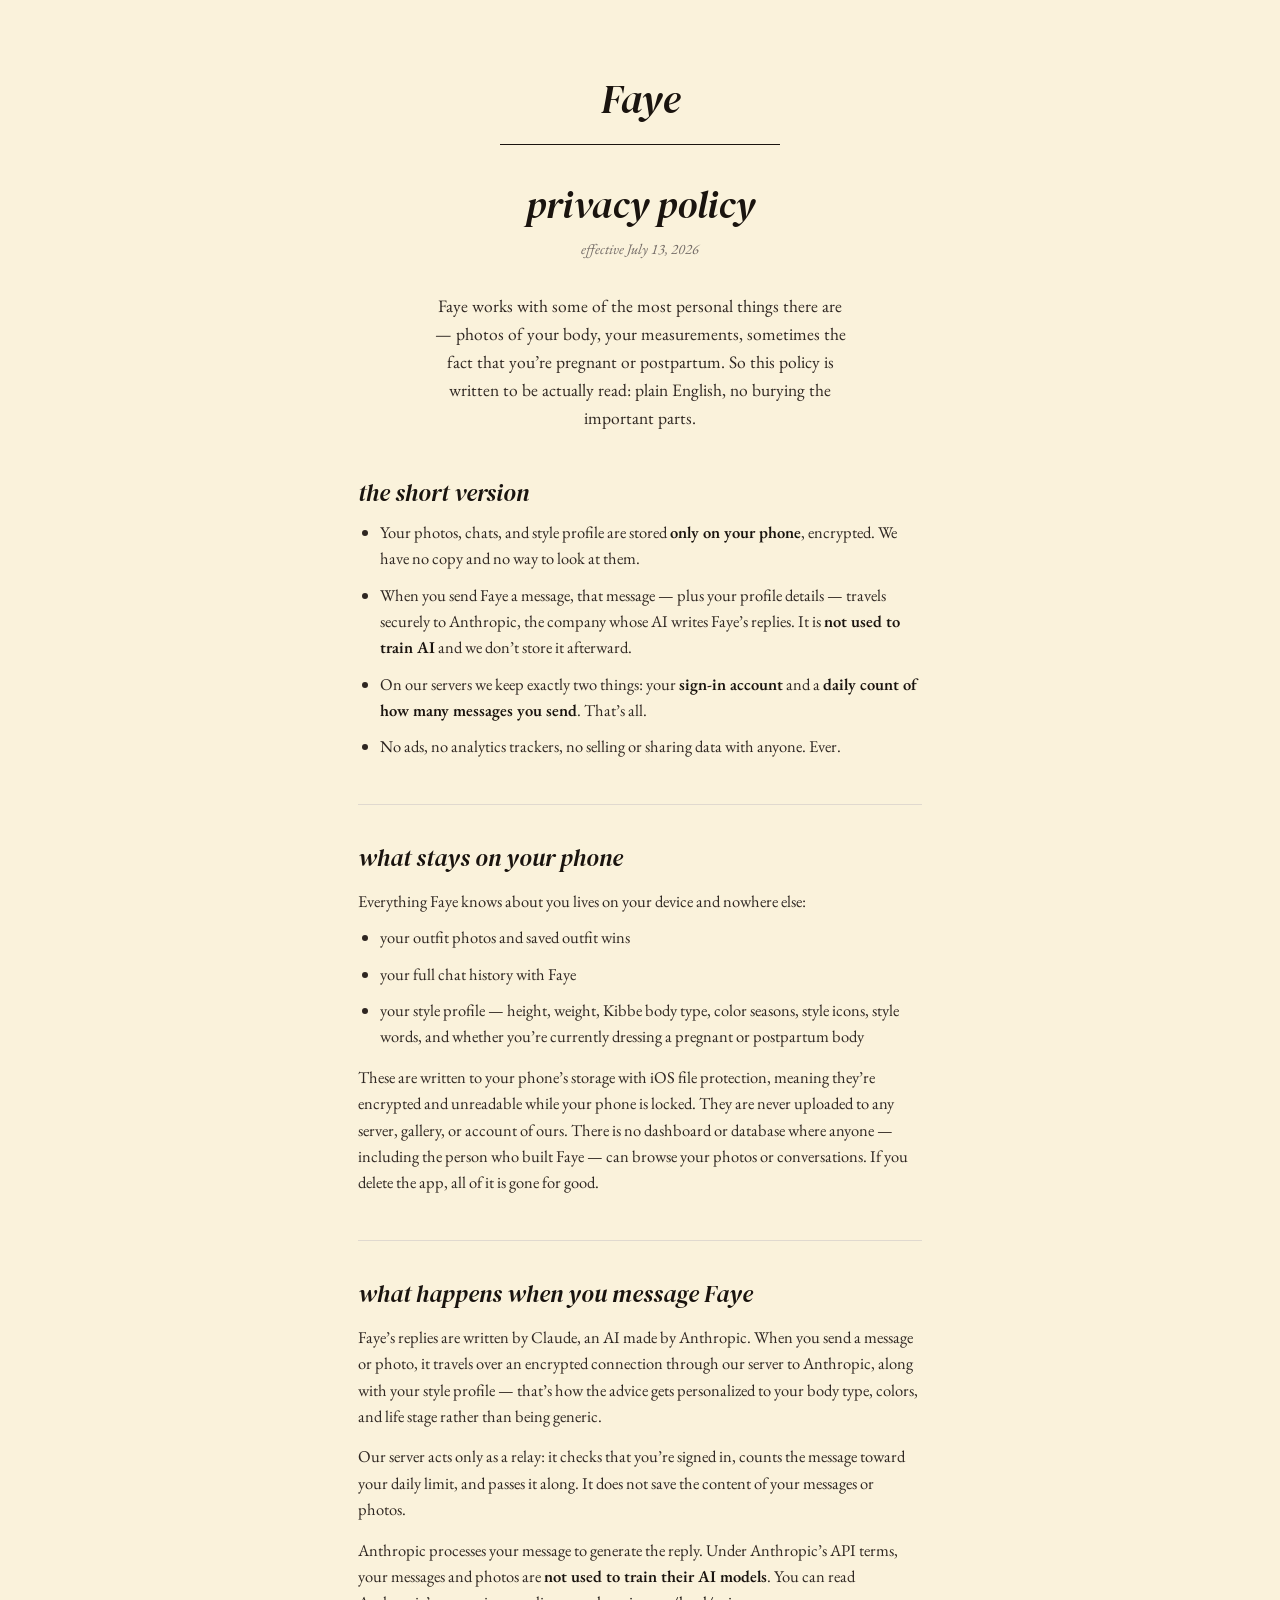
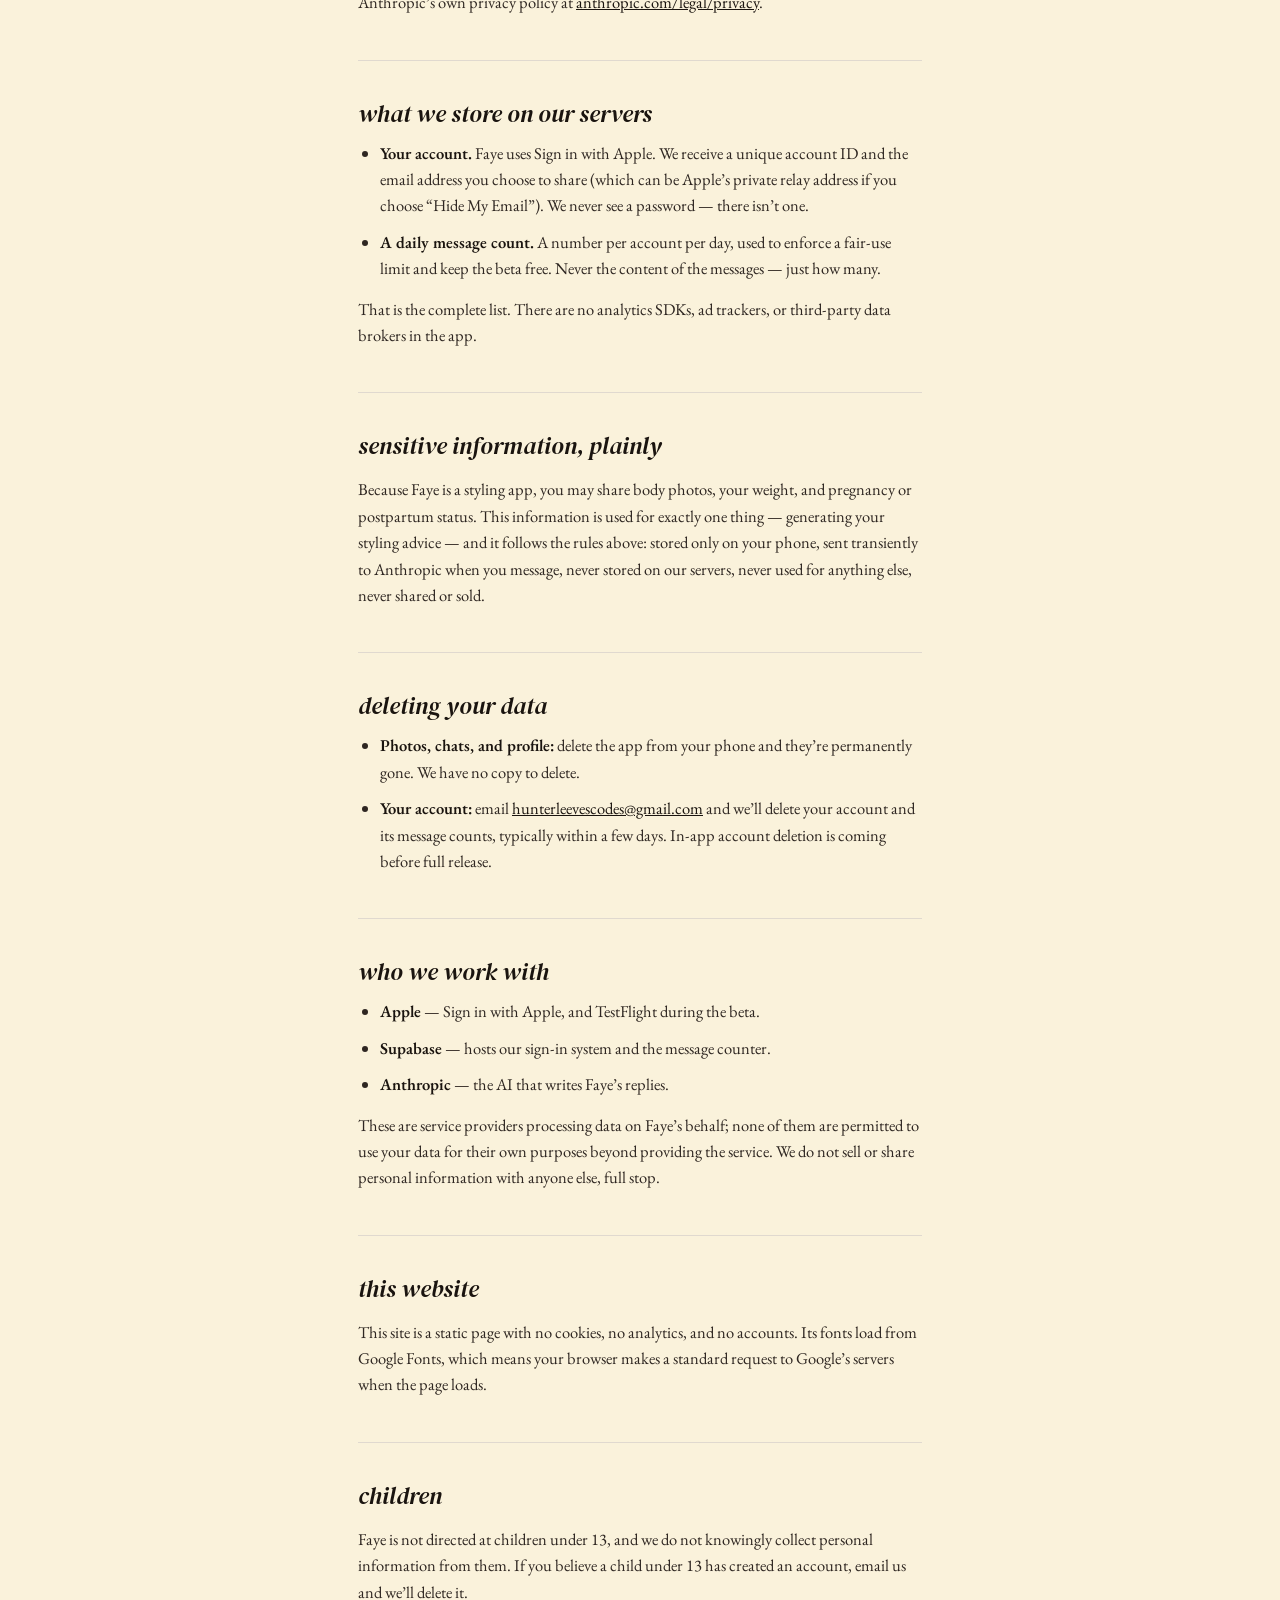
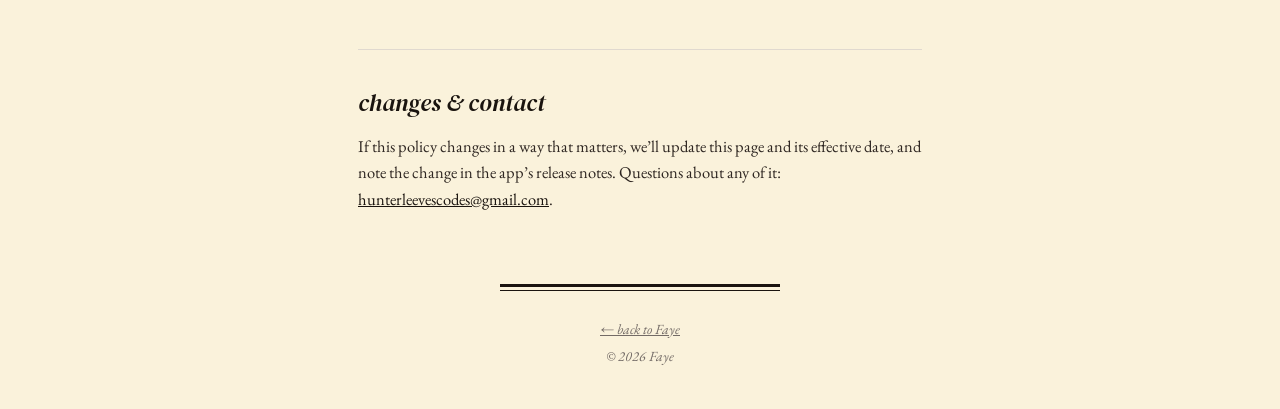
==== privacy.html @ 1c9d75a2 "Add privacy policy page, linked from the footer Required for external TestFlight. Written from how t" ====
<!DOCTYPE html>
<html lang="en">
<head>
<meta charset="UTF-8">
<meta name="viewport" content="width=device-width, initial-scale=1.0">
<title>Faye — privacy policy</title>
<meta name="description" content="How Faye handles your photos, chats, and profile — plainly, and in full.">

<link rel="icon" type="image/png" href="icon.png">
<link rel="apple-touch-icon" href="icon.png">

<link rel="preconnect" href="https://fonts.googleapis.com">
<link rel="preconnect" href="https://fonts.gstatic.com" crossorigin>
<link href="https://fonts.googleapis.com/css2?family=DM+Serif+Display:ital@0;1&family=EB+Garamond:ital@0;1&display=swap" rel="stylesheet">

<style>
  :root {
    --cream:    #FAF2DB;
    --sheet:    #FEF9E8;
    --ink:      #1A140F;
    --rose:     #D19E94;
    --text:     #2E2621;
    --muted:    #736B66;
    --hairline: #E0D9CF;
  }

  * { margin: 0; padding: 0; box-sizing: border-box; }

  body {
    background: var(--cream);
    color: var(--text);
    font-family: "EB Garamond", Georgia, serif;
    -webkit-font-smoothing: antialiased;
    min-height: 100svh;
    display: flex;
    flex-direction: column;
    align-items: center;
  }

  main {
    width: 100%;
    max-width: 620px;
    padding: 0 28px;
  }

  .masthead {
    padding: 8svh 0 0;
    text-align: center;
  }

  .masthead a.home {
    font-family: "DM Serif Display", Georgia, serif;
    font-style: italic;
    font-size: 40px;
    color: var(--ink);
    text-decoration: none;
  }

  .masthead .rule {
    width: min(280px, 60vw);
    height: 0.75px;
    background: var(--ink);
    margin: 18px auto 0;
  }

  h1 {
    font-family: "DM Serif Display", Georgia, serif;
    font-style: italic;
    font-weight: 400;
    font-size: clamp(30px, 7vw, 38px);
    color: var(--ink);
    text-align: center;
    margin-top: 34px;
  }

  .effective {
    text-align: center;
    font-style: italic;
    font-size: 14.5px;
    color: var(--muted);
    margin-top: 8px;
  }

  .intro {
    margin: 34px auto 0;
    max-width: 52ch;
    font-size: 17.5px;
    line-height: 1.6;
    text-align: center;
  }

  section.policy {
    margin-top: 44px;
  }

  section.policy + section.policy {
    border-top: 0.5px solid var(--hairline);
    padding-top: 36px;
  }

  h2 {
    font-family: "DM Serif Display", Georgia, serif;
    font-style: italic;
    font-weight: 400;
    font-size: 24px;
    color: var(--ink);
  }

  section.policy p, section.policy li {
    margin-top: 14px;
    font-size: 16.5px;
    line-height: 1.6;
  }

  section.policy ul {
    margin-top: 4px;
    padding-left: 22px;
  }

  section.policy li { margin-top: 10px; }

  section.policy strong {
    font-weight: 600;
    color: var(--ink);
  }

  a { color: var(--ink); }

  .double-rule {
    width: min(280px, 60vw);
    margin: 8svh auto 0;
  }
  .double-rule .thick { height: 2.5px; background: var(--ink); }
  .double-rule .thin  { height: 0.5px; background: var(--ink); margin-top: 3px; }

  footer {
    padding: 26px 28px 40px;
    text-align: center;
    font-style: italic;
    font-size: 14px;
    color: var(--muted);
    line-height: 1.9;
  }
  footer a { color: var(--muted); }
</style>
</head>
<body>

<main>
  <header class="masthead">
    <a class="home" href="index.html">Faye</a>
    <div class="rule"></div>
    <h1>privacy policy</h1>
    <p class="effective">effective July 13, 2026</p>
  </header>

  <p class="intro">Faye works with some of the most personal things there are — photos of your body, your measurements, sometimes the fact that you&rsquo;re pregnant or postpartum. So this policy is written to be actually read: plain English, no burying the important parts.</p>

  <section class="policy">
    <h2>the short version</h2>
    <ul>
      <li>Your photos, chats, and style profile are stored <strong>only on your phone</strong>, encrypted. We have no copy and no way to look at them.</li>
      <li>When you send Faye a message, that message — plus your profile details — travels securely to Anthropic, the company whose AI writes Faye&rsquo;s replies. It is <strong>not used to train AI</strong> and we don&rsquo;t store it afterward.</li>
      <li>On our servers we keep exactly two things: your <strong>sign-in account</strong> and a <strong>daily count of how many messages you send</strong>. That&rsquo;s all.</li>
      <li>No ads, no analytics trackers, no selling or sharing data with anyone. Ever.</li>
    </ul>
  </section>

  <section class="policy">
    <h2>what stays on your phone</h2>
    <p>Everything Faye knows about you lives on your device and nowhere else:</p>
    <ul>
      <li>your outfit photos and saved outfit wins</li>
      <li>your full chat history with Faye</li>
      <li>your style profile — height, weight, Kibbe body type, color seasons, style icons, style words, and whether you&rsquo;re currently dressing a pregnant or postpartum body</li>
    </ul>
    <p>These are written to your phone&rsquo;s storage with iOS file protection, meaning they&rsquo;re encrypted and unreadable while your phone is locked. They are never uploaded to any server, gallery, or account of ours. There is no dashboard or database where anyone — including the person who built Faye — can browse your photos or conversations. If you delete the app, all of it is gone for good.</p>
  </section>

  <section class="policy">
    <h2>what happens when you message Faye</h2>
    <p>Faye&rsquo;s replies are written by Claude, an AI made by Anthropic. When you send a message or photo, it travels over an encrypted connection through our server to Anthropic, along with your style profile — that&rsquo;s how the advice gets personalized to your body type, colors, and life stage rather than being generic.</p>
    <p>Our server acts only as a relay: it checks that you&rsquo;re signed in, counts the message toward your daily limit, and passes it along. It does not save the content of your messages or photos.</p>
    <p>Anthropic processes your message to generate the reply. Under Anthropic&rsquo;s API terms, your messages and photos are <strong>not used to train their AI models</strong>. You can read Anthropic&rsquo;s own privacy policy at <a href="https://www.anthropic.com/legal/privacy">anthropic.com/legal/privacy</a>.</p>
  </section>

  <section class="policy">
    <h2>what we store on our servers</h2>
    <ul>
      <li><strong>Your account.</strong> Faye uses Sign in with Apple. We receive a unique account ID and the email address you choose to share (which can be Apple&rsquo;s private relay address if you choose &ldquo;Hide My Email&rdquo;). We never see a password — there isn&rsquo;t one.</li>
      <li><strong>A daily message count.</strong> A number per account per day, used to enforce a fair-use limit and keep the beta free. Never the content of the messages — just how many.</li>
    </ul>
    <p>That is the complete list. There are no analytics SDKs, ad trackers, or third-party data brokers in the app.</p>
  </section>

  <section class="policy">
    <h2>sensitive information, plainly</h2>
    <p>Because Faye is a styling app, you may share body photos, your weight, and pregnancy or postpartum status. This information is used for exactly one thing — generating your styling advice — and it follows the rules above: stored only on your phone, sent transiently to Anthropic when you message, never stored on our servers, never used for anything else, never shared or sold.</p>
  </section>

  <section class="policy">
    <h2>deleting your data</h2>
    <ul>
      <li><strong>Photos, chats, and profile:</strong> delete the app from your phone and they&rsquo;re permanently gone. We have no copy to delete.</li>
      <li><strong>Your account:</strong> email <a href="mailto:hunterleevescodes@gmail.com?subject=Delete%20my%20Faye%20account">hunterleevescodes@gmail.com</a> and we&rsquo;ll delete your account and its message counts, typically within a few days. In-app account deletion is coming before full release.</li>
    </ul>
  </section>

  <section class="policy">
    <h2>who we work with</h2>
    <ul>
      <li><strong>Apple</strong> — Sign in with Apple, and TestFlight during the beta.</li>
      <li><strong>Supabase</strong> — hosts our sign-in system and the message counter.</li>
      <li><strong>Anthropic</strong> — the AI that writes Faye&rsquo;s replies.</li>
    </ul>
    <p>These are service providers processing data on Faye&rsquo;s behalf; none of them are permitted to use your data for their own purposes beyond providing the service. We do not sell or share personal information with anyone else, full stop.</p>
  </section>

  <section class="policy">
    <h2>this website</h2>
    <p>This site is a static page with no cookies, no analytics, and no accounts. Its fonts load from Google Fonts, which means your browser makes a standard request to Google&rsquo;s servers when the page loads.</p>
  </section>

  <section class="policy">
    <h2>children</h2>
    <p>Faye is not directed at children under 13, and we do not knowingly collect personal information from them. If you believe a child under 13 has created an account, email us and we&rsquo;ll delete it.</p>
  </section>

  <section class="policy">
    <h2>changes &amp; contact</h2>
    <p>If this policy changes in a way that matters, we&rsquo;ll update this page and its effective date, and note the change in the app&rsquo;s release notes. Questions about any of it: <a href="mailto:hunterleevescodes@gmail.com?subject=Faye%20privacy%20question">hunterleevescodes@gmail.com</a>.</p>
  </section>

  <div class="double-rule">
    <div class="thick"></div>
    <div class="thin"></div>
  </div>
</main>

<footer>
  <a href="index.html">&larr; back to Faye</a><br>
  &copy; 2026 Faye
</footer>

</body>
</html>
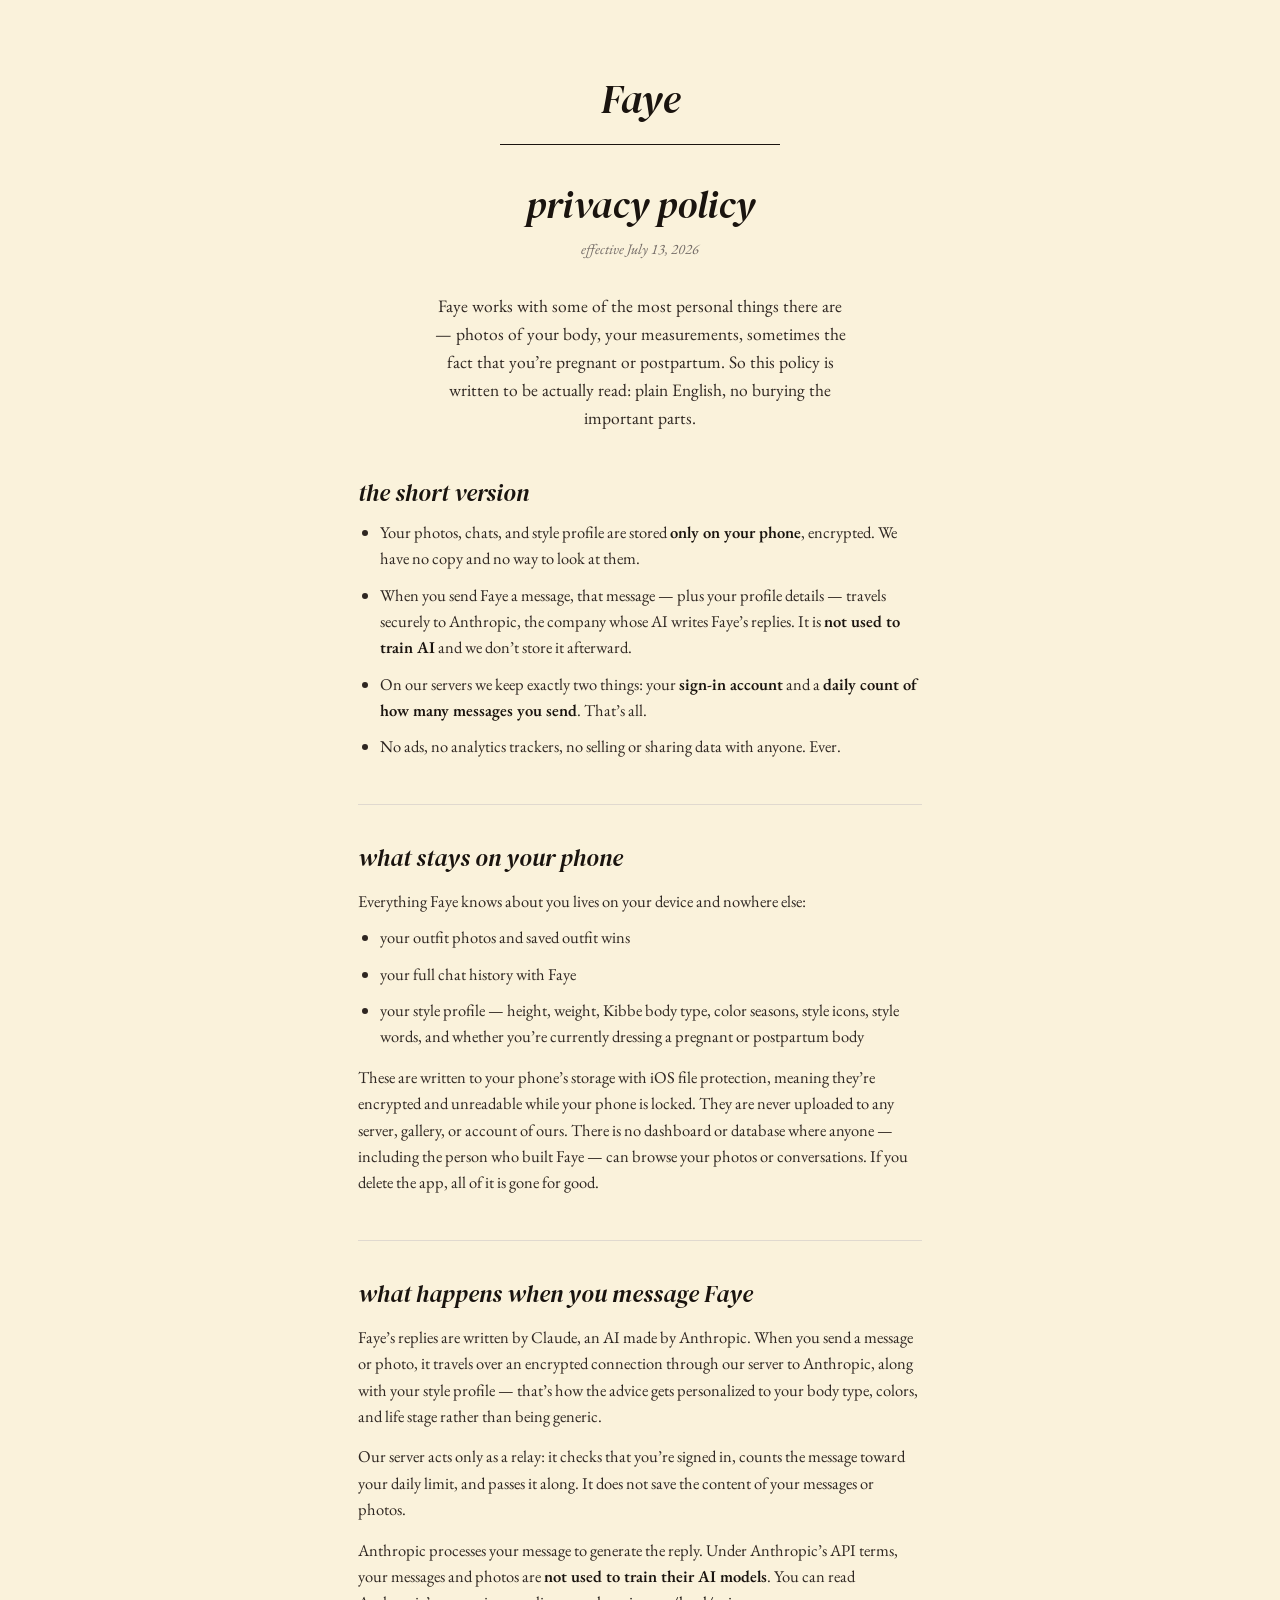
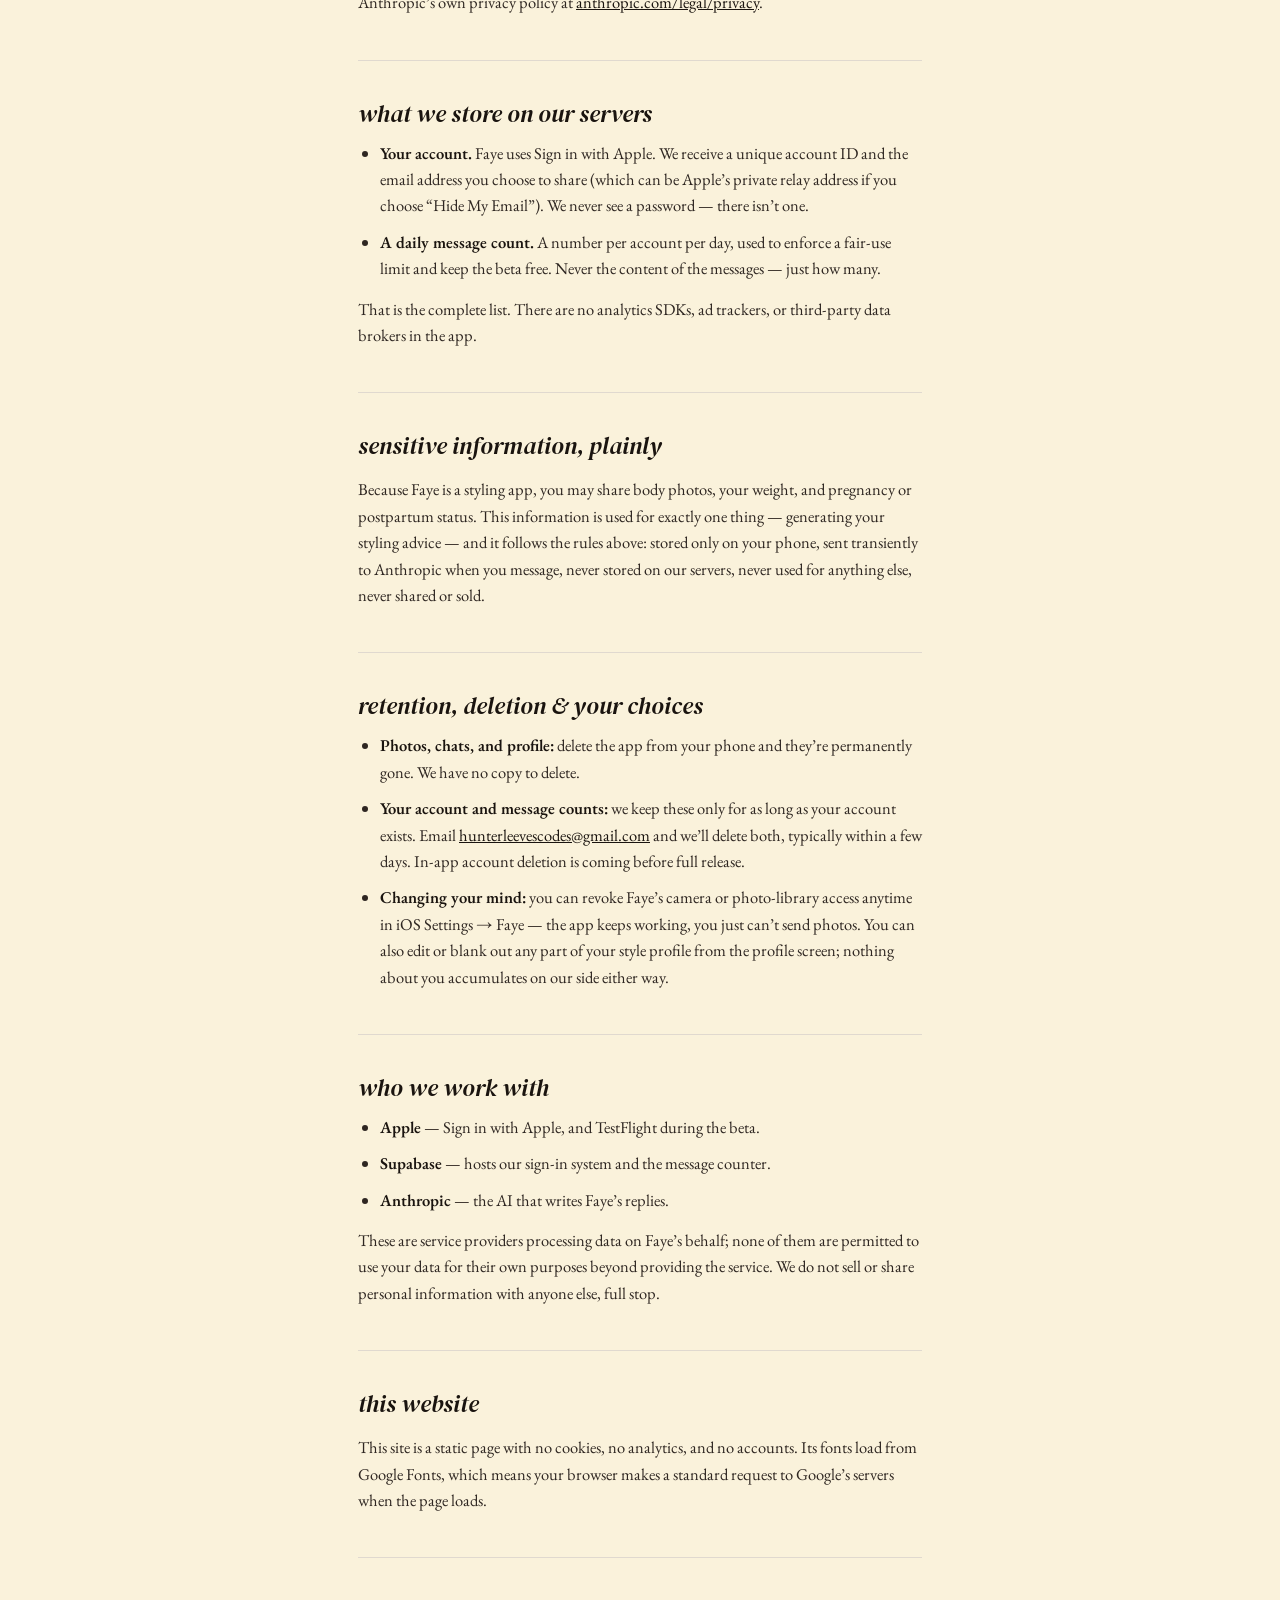
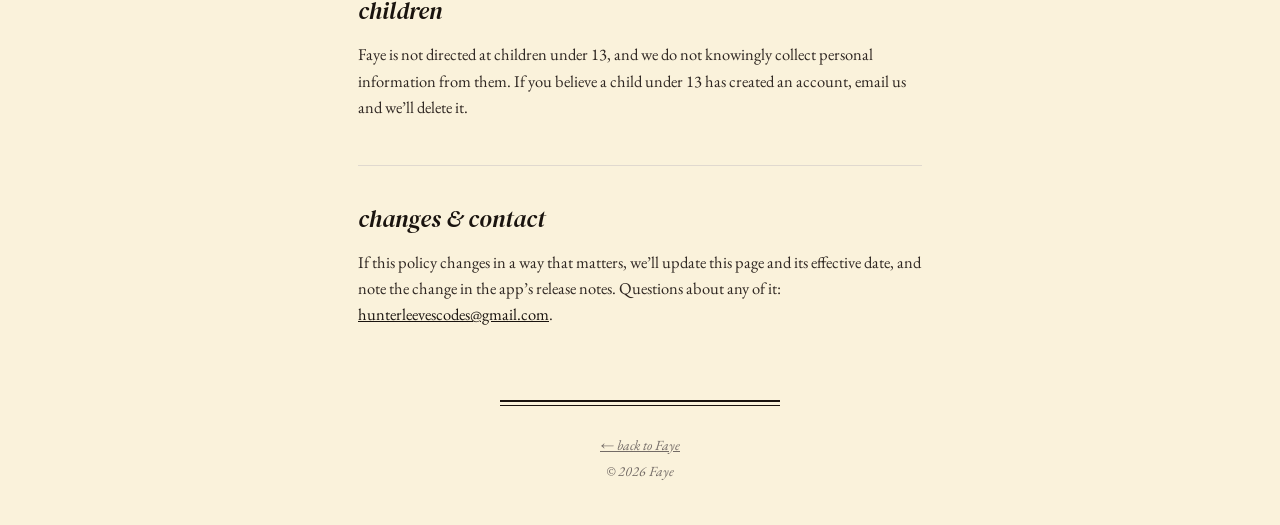
==== commit 404413b9: "State retention period and consent revocation in the privacy policy Guideline 5.1.1(i) requires both" ====
--- a/privacy.html
+++ b/privacy.html
@@ -199,10 +199,11 @@
   </section>
 
   <section class="policy">
-    <h2>deleting your data</h2>
+    <h2>retention, deletion &amp; your choices</h2>
     <ul>
       <li><strong>Photos, chats, and profile:</strong> delete the app from your phone and they&rsquo;re permanently gone. We have no copy to delete.</li>
-      <li><strong>Your account:</strong> email <a href="mailto:hunterleevescodes@gmail.com?subject=Delete%20my%20Faye%20account">hunterleevescodes@gmail.com</a> and we&rsquo;ll delete your account and its message counts, typically within a few days. In-app account deletion is coming before full release.</li>
+      <li><strong>Your account and message counts:</strong> we keep these only for as long as your account exists. Email <a href="mailto:hunterleevescodes@gmail.com?subject=Delete%20my%20Faye%20account">hunterleevescodes@gmail.com</a> and we&rsquo;ll delete both, typically within a few days. In-app account deletion is coming before full release.</li>
+      <li><strong>Changing your mind:</strong> you can revoke Faye&rsquo;s camera or photo-library access anytime in iOS Settings &rarr; Faye — the app keeps working, you just can&rsquo;t send photos. You can also edit or blank out any part of your style profile from the profile screen; nothing about you accumulates on our side either way.</li>
     </ul>
   </section>
 
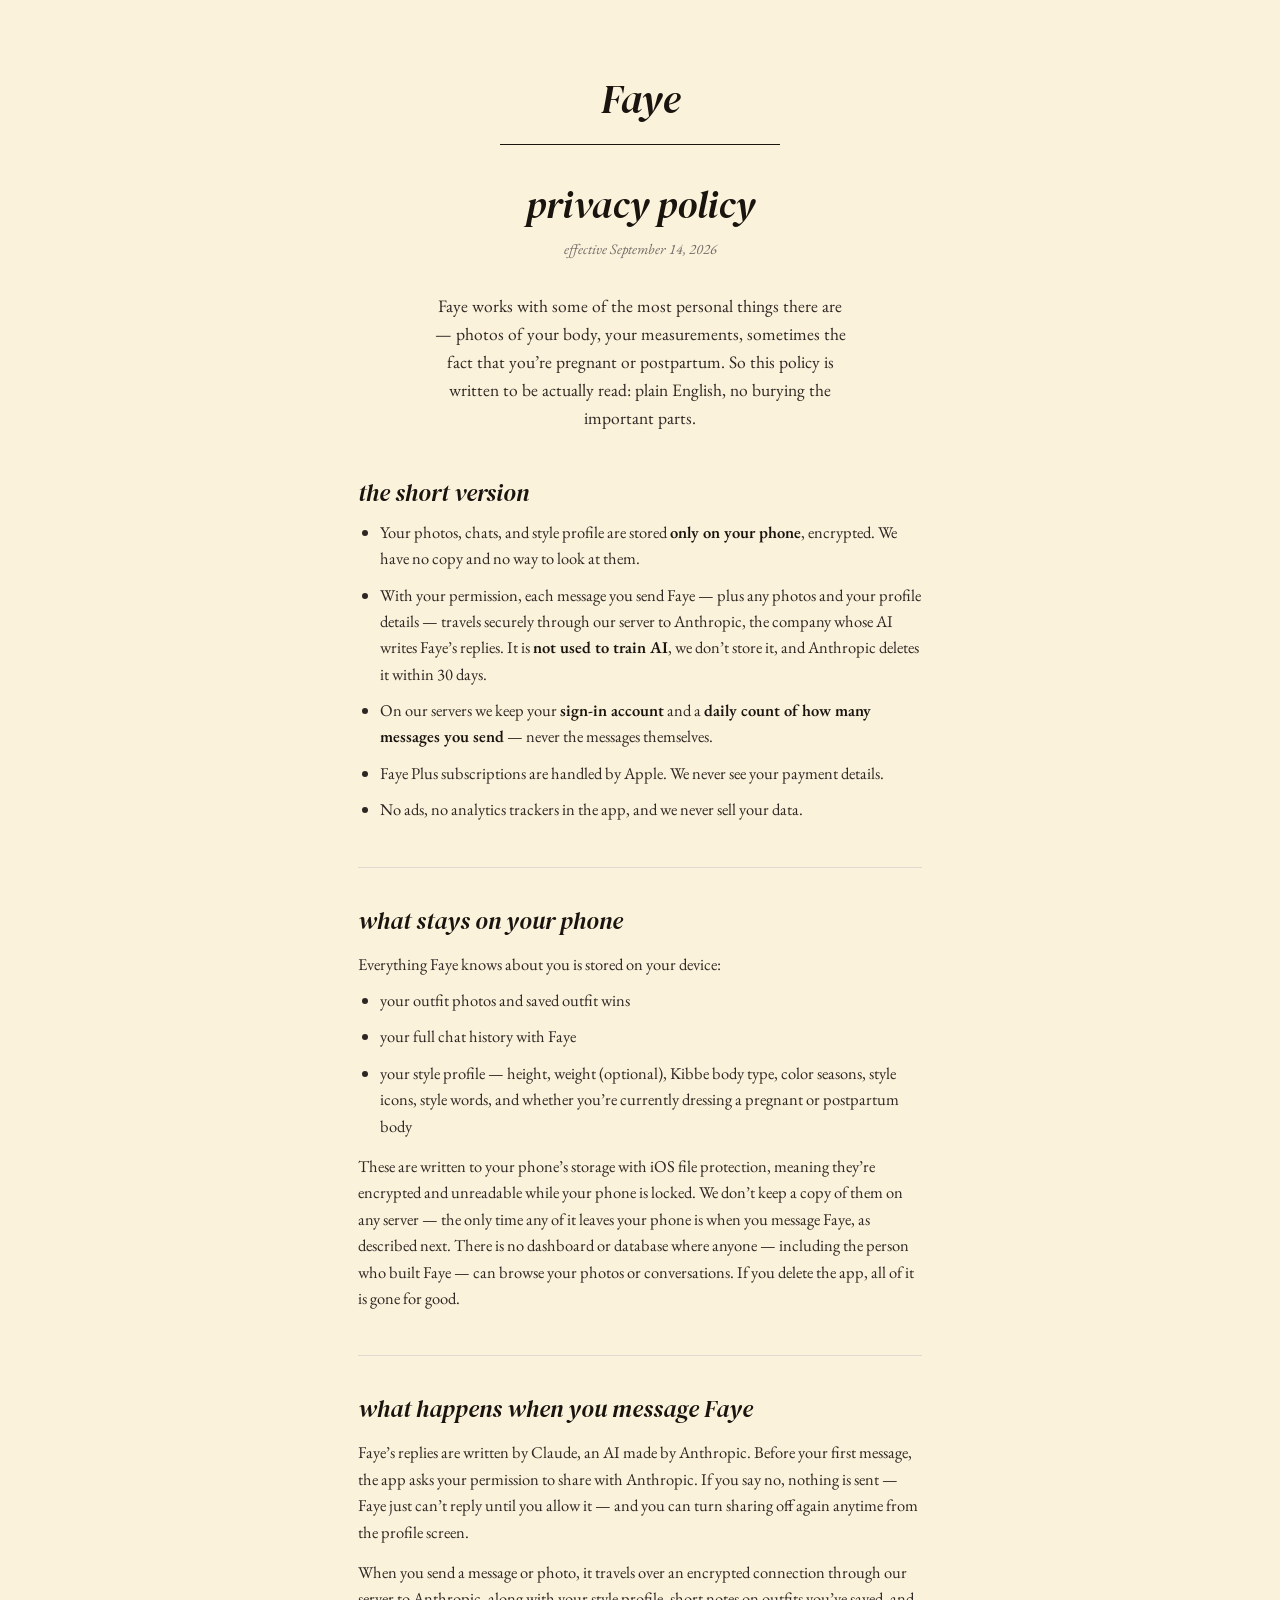
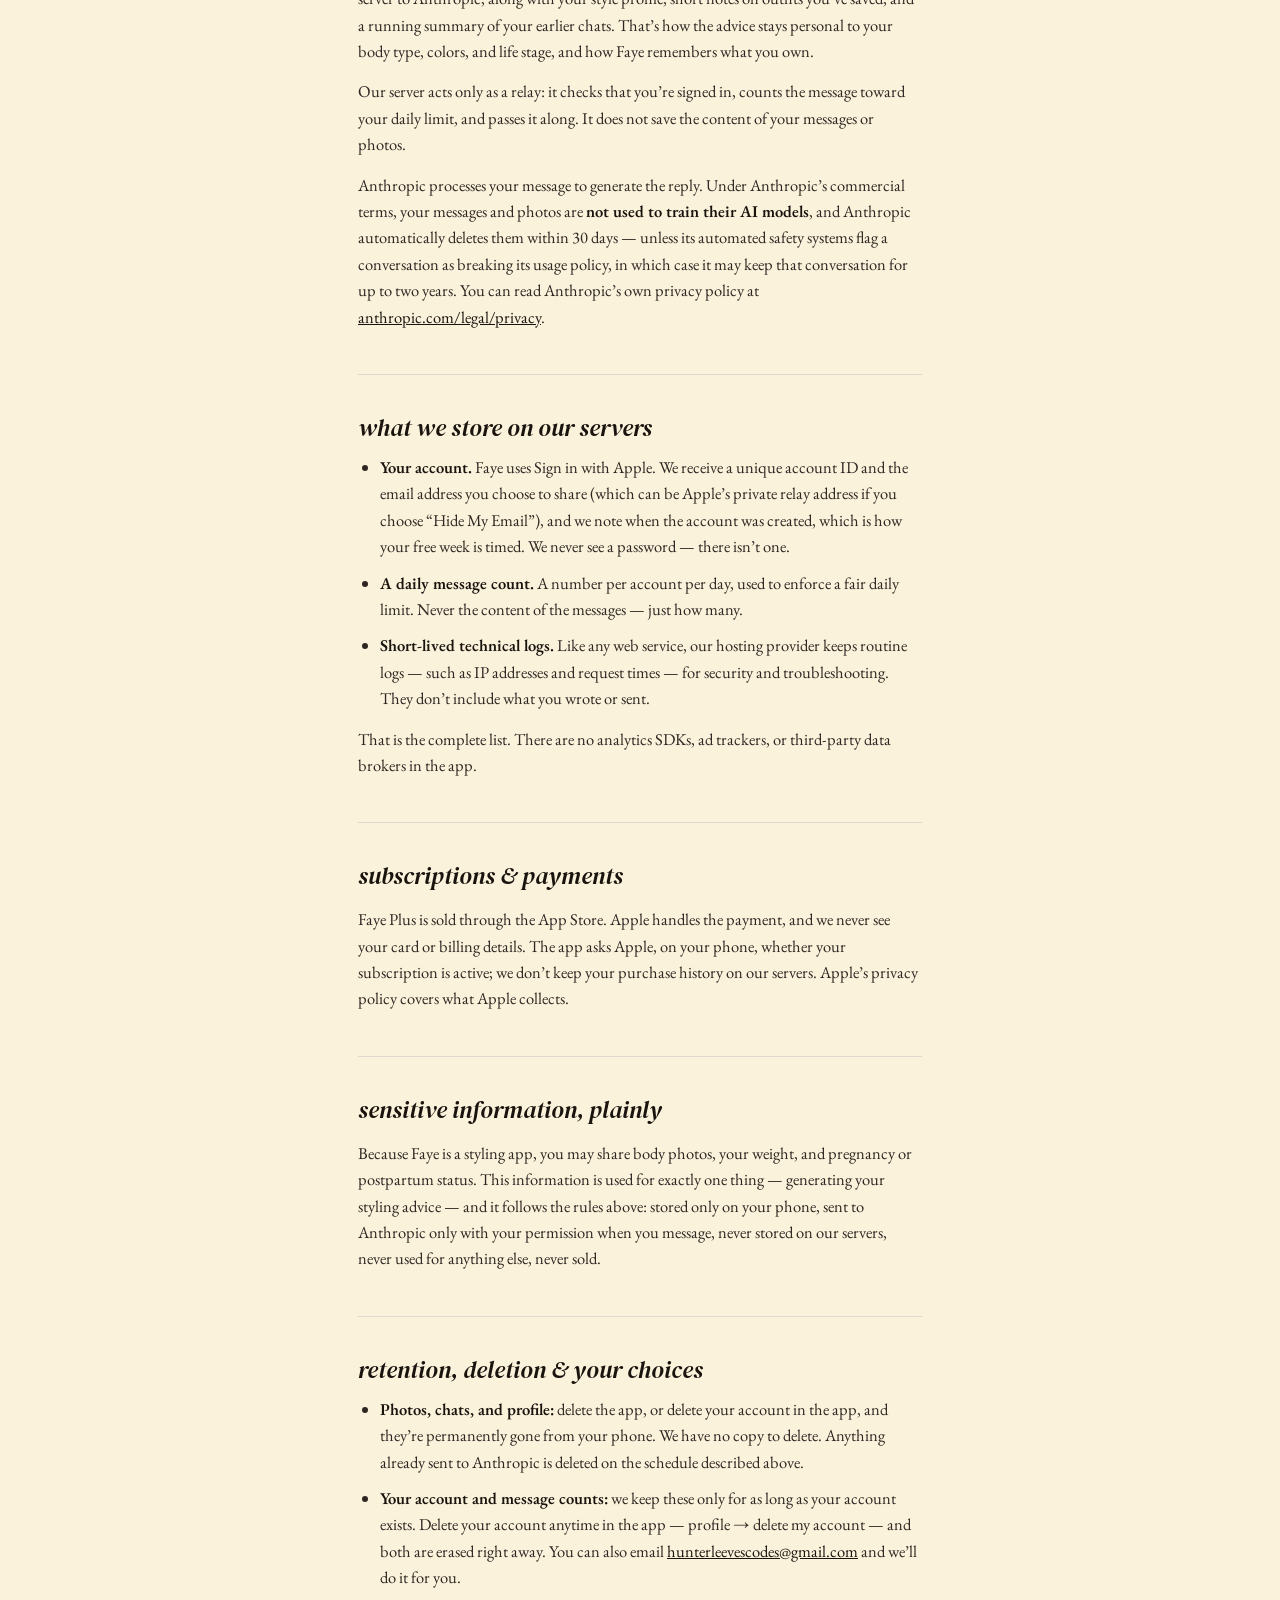
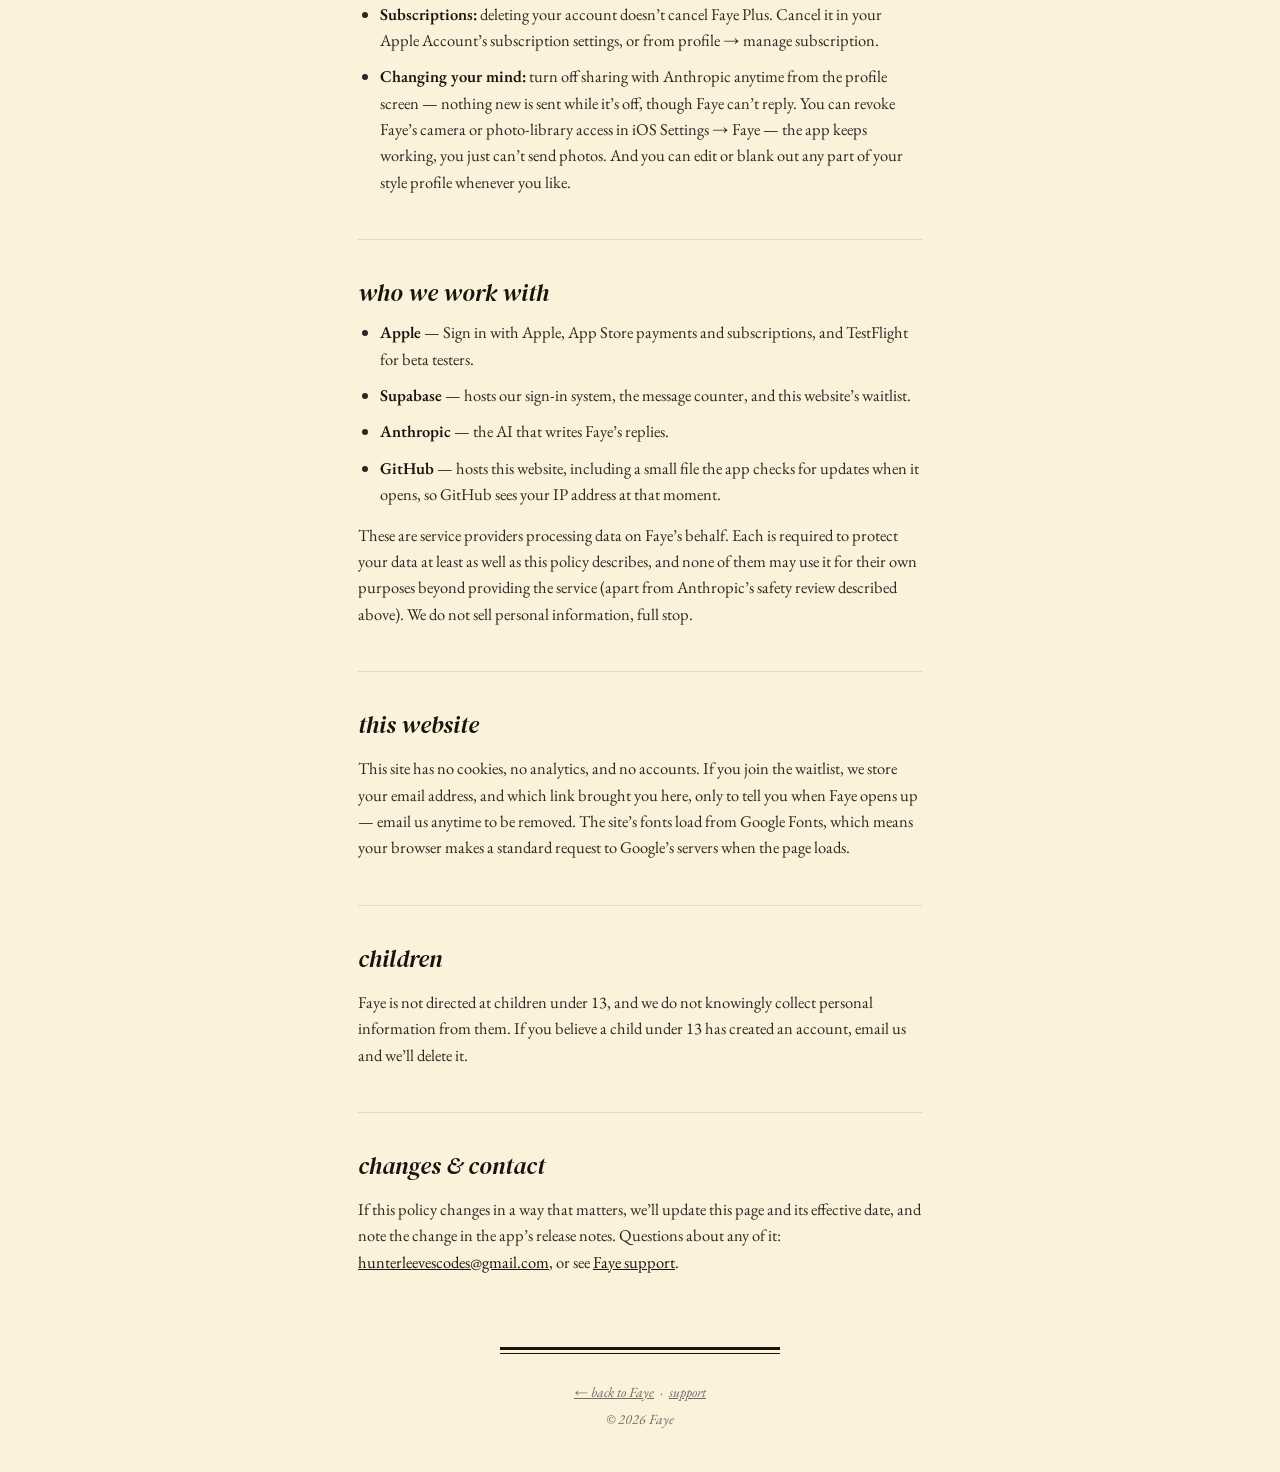
==== commit 02157074: "Update privacy policy for the App Store build, add a support page The policy now covers the in-app c" ====
--- a/privacy.html
+++ b/privacy.html
@@ -151,7 +151,7 @@
     <a class="home" href="index.html">Faye</a>
     <div class="rule"></div>
     <h1>privacy policy</h1>
-    <p class="effective">effective July 13, 2026</p>
+    <p class="effective">effective September 14, 2026</p>
   </header>
 
   <p class="intro">Faye works with some of the most personal things there are — photos of your body, your measurements, sometimes the fact that you&rsquo;re pregnant or postpartum. So this policy is written to be actually read: plain English, no burying the important parts.</p>
@@ -160,66 +160,76 @@
     <h2>the short version</h2>
     <ul>
       <li>Your photos, chats, and style profile are stored <strong>only on your phone</strong>, encrypted. We have no copy and no way to look at them.</li>
-      <li>When you send Faye a message, that message — plus your profile details — travels securely to Anthropic, the company whose AI writes Faye&rsquo;s replies. It is <strong>not used to train AI</strong> and we don&rsquo;t store it afterward.</li>
-      <li>On our servers we keep exactly two things: your <strong>sign-in account</strong> and a <strong>daily count of how many messages you send</strong>. That&rsquo;s all.</li>
-      <li>No ads, no analytics trackers, no selling or sharing data with anyone. Ever.</li>
+      <li>With your permission, each message you send Faye — plus any photos and your profile details — travels securely through our server to Anthropic, the company whose AI writes Faye&rsquo;s replies. It is <strong>not used to train AI</strong>, we don&rsquo;t store it, and Anthropic deletes it within 30 days.</li>
+      <li>On our servers we keep your <strong>sign-in account</strong> and a <strong>daily count of how many messages you send</strong> — never the messages themselves.</li>
+      <li>Faye Plus subscriptions are handled by Apple. We never see your payment details.</li>
+      <li>No ads, no analytics trackers in the app, and we never sell your data.</li>
     </ul>
   </section>
 
   <section class="policy">
     <h2>what stays on your phone</h2>
-    <p>Everything Faye knows about you lives on your device and nowhere else:</p>
+    <p>Everything Faye knows about you is stored on your device:</p>
     <ul>
       <li>your outfit photos and saved outfit wins</li>
       <li>your full chat history with Faye</li>
-      <li>your style profile — height, weight, Kibbe body type, color seasons, style icons, style words, and whether you&rsquo;re currently dressing a pregnant or postpartum body</li>
-    </ul>
-    <p>These are written to your phone&rsquo;s storage with iOS file protection, meaning they&rsquo;re encrypted and unreadable while your phone is locked. They are never uploaded to any server, gallery, or account of ours. There is no dashboard or database where anyone — including the person who built Faye — can browse your photos or conversations. If you delete the app, all of it is gone for good.</p>
+      <li>your style profile — height, weight (optional), Kibbe body type, color seasons, style icons, style words, and whether you&rsquo;re currently dressing a pregnant or postpartum body</li>
+    </ul>
+    <p>These are written to your phone&rsquo;s storage with iOS file protection, meaning they&rsquo;re encrypted and unreadable while your phone is locked. We don&rsquo;t keep a copy of them on any server — the only time any of it leaves your phone is when you message Faye, as described next. There is no dashboard or database where anyone — including the person who built Faye — can browse your photos or conversations. If you delete the app, all of it is gone for good.</p>
   </section>
 
   <section class="policy">
     <h2>what happens when you message Faye</h2>
-    <p>Faye&rsquo;s replies are written by Claude, an AI made by Anthropic. When you send a message or photo, it travels over an encrypted connection through our server to Anthropic, along with your style profile — that&rsquo;s how the advice gets personalized to your body type, colors, and life stage rather than being generic.</p>
+    <p>Faye&rsquo;s replies are written by Claude, an AI made by Anthropic. Before your first message, the app asks your permission to share with Anthropic. If you say no, nothing is sent — Faye just can&rsquo;t reply until you allow it — and you can turn sharing off again anytime from the profile screen.</p>
+    <p>When you send a message or photo, it travels over an encrypted connection through our server to Anthropic, along with your style profile, short notes on outfits you&rsquo;ve saved, and a running summary of your earlier chats. That&rsquo;s how the advice stays personal to your body type, colors, and life stage, and how Faye remembers what you own.</p>
     <p>Our server acts only as a relay: it checks that you&rsquo;re signed in, counts the message toward your daily limit, and passes it along. It does not save the content of your messages or photos.</p>
-    <p>Anthropic processes your message to generate the reply. Under Anthropic&rsquo;s API terms, your messages and photos are <strong>not used to train their AI models</strong>. You can read Anthropic&rsquo;s own privacy policy at <a href="https://www.anthropic.com/legal/privacy">anthropic.com/legal/privacy</a>.</p>
+    <p>Anthropic processes your message to generate the reply. Under Anthropic&rsquo;s commercial terms, your messages and photos are <strong>not used to train their AI models</strong>, and Anthropic automatically deletes them within 30 days — unless its automated safety systems flag a conversation as breaking its usage policy, in which case it may keep that conversation for up to two years. You can read Anthropic&rsquo;s own privacy policy at <a href="https://www.anthropic.com/legal/privacy">anthropic.com/legal/privacy</a>.</p>
   </section>
 
   <section class="policy">
     <h2>what we store on our servers</h2>
     <ul>
-      <li><strong>Your account.</strong> Faye uses Sign in with Apple. We receive a unique account ID and the email address you choose to share (which can be Apple&rsquo;s private relay address if you choose &ldquo;Hide My Email&rdquo;). We never see a password — there isn&rsquo;t one.</li>
-      <li><strong>A daily message count.</strong> A number per account per day, used to enforce a fair-use limit and keep the beta free. Never the content of the messages — just how many.</li>
+      <li><strong>Your account.</strong> Faye uses Sign in with Apple. We receive a unique account ID and the email address you choose to share (which can be Apple&rsquo;s private relay address if you choose &ldquo;Hide My Email&rdquo;), and we note when the account was created, which is how your free week is timed. We never see a password — there isn&rsquo;t one.</li>
+      <li><strong>A daily message count.</strong> A number per account per day, used to enforce a fair daily limit. Never the content of the messages — just how many.</li>
+      <li><strong>Short-lived technical logs.</strong> Like any web service, our hosting provider keeps routine logs — such as IP addresses and request times — for security and troubleshooting. They don&rsquo;t include what you wrote or sent.</li>
     </ul>
     <p>That is the complete list. There are no analytics SDKs, ad trackers, or third-party data brokers in the app.</p>
   </section>
 
   <section class="policy">
+    <h2>subscriptions &amp; payments</h2>
+    <p>Faye Plus is sold through the App Store. Apple handles the payment, and we never see your card or billing details. The app asks Apple, on your phone, whether your subscription is active; we don&rsquo;t keep your purchase history on our servers. Apple&rsquo;s privacy policy covers what Apple collects.</p>
+  </section>
+
+  <section class="policy">
     <h2>sensitive information, plainly</h2>
-    <p>Because Faye is a styling app, you may share body photos, your weight, and pregnancy or postpartum status. This information is used for exactly one thing — generating your styling advice — and it follows the rules above: stored only on your phone, sent transiently to Anthropic when you message, never stored on our servers, never used for anything else, never shared or sold.</p>
+    <p>Because Faye is a styling app, you may share body photos, your weight, and pregnancy or postpartum status. This information is used for exactly one thing — generating your styling advice — and it follows the rules above: stored only on your phone, sent to Anthropic only with your permission when you message, never stored on our servers, never used for anything else, never sold.</p>
   </section>
 
   <section class="policy">
     <h2>retention, deletion &amp; your choices</h2>
     <ul>
-      <li><strong>Photos, chats, and profile:</strong> delete the app from your phone and they&rsquo;re permanently gone. We have no copy to delete.</li>
-      <li><strong>Your account and message counts:</strong> we keep these only for as long as your account exists. Email <a href="mailto:hunterleevescodes@gmail.com?subject=Delete%20my%20Faye%20account">hunterleevescodes@gmail.com</a> and we&rsquo;ll delete both, typically within a few days. In-app account deletion is coming before full release.</li>
-      <li><strong>Changing your mind:</strong> you can revoke Faye&rsquo;s camera or photo-library access anytime in iOS Settings &rarr; Faye — the app keeps working, you just can&rsquo;t send photos. You can also edit or blank out any part of your style profile from the profile screen; nothing about you accumulates on our side either way.</li>
+      <li><strong>Photos, chats, and profile:</strong> delete the app, or delete your account in the app, and they&rsquo;re permanently gone from your phone. We have no copy to delete. Anything already sent to Anthropic is deleted on the schedule described above.</li>
+      <li><strong>Your account and message counts:</strong> we keep these only for as long as your account exists. Delete your account anytime in the app — profile &rarr; delete my account — and both are erased right away. You can also email <a href="mailto:hunterleevescodes@gmail.com?subject=Delete%20my%20Faye%20account">hunterleevescodes@gmail.com</a> and we&rsquo;ll do it for you.</li>
+      <li><strong>Subscriptions:</strong> deleting your account doesn&rsquo;t cancel Faye Plus. Cancel it in your Apple Account&rsquo;s subscription settings, or from profile &rarr; manage subscription.</li>
+      <li><strong>Changing your mind:</strong> turn off sharing with Anthropic anytime from the profile screen — nothing new is sent while it&rsquo;s off, though Faye can&rsquo;t reply. You can revoke Faye&rsquo;s camera or photo-library access in iOS Settings &rarr; Faye — the app keeps working, you just can&rsquo;t send photos. And you can edit or blank out any part of your style profile whenever you like.</li>
     </ul>
   </section>
 
   <section class="policy">
     <h2>who we work with</h2>
     <ul>
-      <li><strong>Apple</strong> — Sign in with Apple, and TestFlight during the beta.</li>
-      <li><strong>Supabase</strong> — hosts our sign-in system and the message counter.</li>
+      <li><strong>Apple</strong> — Sign in with Apple, App Store payments and subscriptions, and TestFlight for beta testers.</li>
+      <li><strong>Supabase</strong> — hosts our sign-in system, the message counter, and this website&rsquo;s waitlist.</li>
       <li><strong>Anthropic</strong> — the AI that writes Faye&rsquo;s replies.</li>
-    </ul>
-    <p>These are service providers processing data on Faye&rsquo;s behalf; none of them are permitted to use your data for their own purposes beyond providing the service. We do not sell or share personal information with anyone else, full stop.</p>
+      <li><strong>GitHub</strong> — hosts this website, including a small file the app checks for updates when it opens, so GitHub sees your IP address at that moment.</li>
+    </ul>
+    <p>These are service providers processing data on Faye&rsquo;s behalf. Each is required to protect your data at least as well as this policy describes, and none of them may use it for their own purposes beyond providing the service (apart from Anthropic&rsquo;s safety review described above). We do not sell personal information, full stop.</p>
   </section>
 
   <section class="policy">
     <h2>this website</h2>
-    <p>This site is a static page with no cookies, no analytics, and no accounts. Its fonts load from Google Fonts, which means your browser makes a standard request to Google&rsquo;s servers when the page loads.</p>
+    <p>This site has no cookies, no analytics, and no accounts. If you join the waitlist, we store your email address, and which link brought you here, only to tell you when Faye opens up — email us anytime to be removed. The site&rsquo;s fonts load from Google Fonts, which means your browser makes a standard request to Google&rsquo;s servers when the page loads.</p>
   </section>
 
   <section class="policy">
@@ -229,7 +239,7 @@
 
   <section class="policy">
     <h2>changes &amp; contact</h2>
-    <p>If this policy changes in a way that matters, we&rsquo;ll update this page and its effective date, and note the change in the app&rsquo;s release notes. Questions about any of it: <a href="mailto:hunterleevescodes@gmail.com?subject=Faye%20privacy%20question">hunterleevescodes@gmail.com</a>.</p>
+    <p>If this policy changes in a way that matters, we&rsquo;ll update this page and its effective date, and note the change in the app&rsquo;s release notes. Questions about any of it: <a href="mailto:hunterleevescodes@gmail.com?subject=Faye%20privacy%20question">hunterleevescodes@gmail.com</a>, or see <a href="support.html">Faye support</a>.</p>
   </section>
 
   <div class="double-rule">
@@ -239,7 +249,7 @@
 </main>
 
 <footer>
-  <a href="index.html">&larr; back to Faye</a><br>
+  <a href="index.html">&larr; back to Faye</a>&ensp;·&ensp;<a href="support.html">support</a><br>
   &copy; 2026 Faye
 </footer>
 
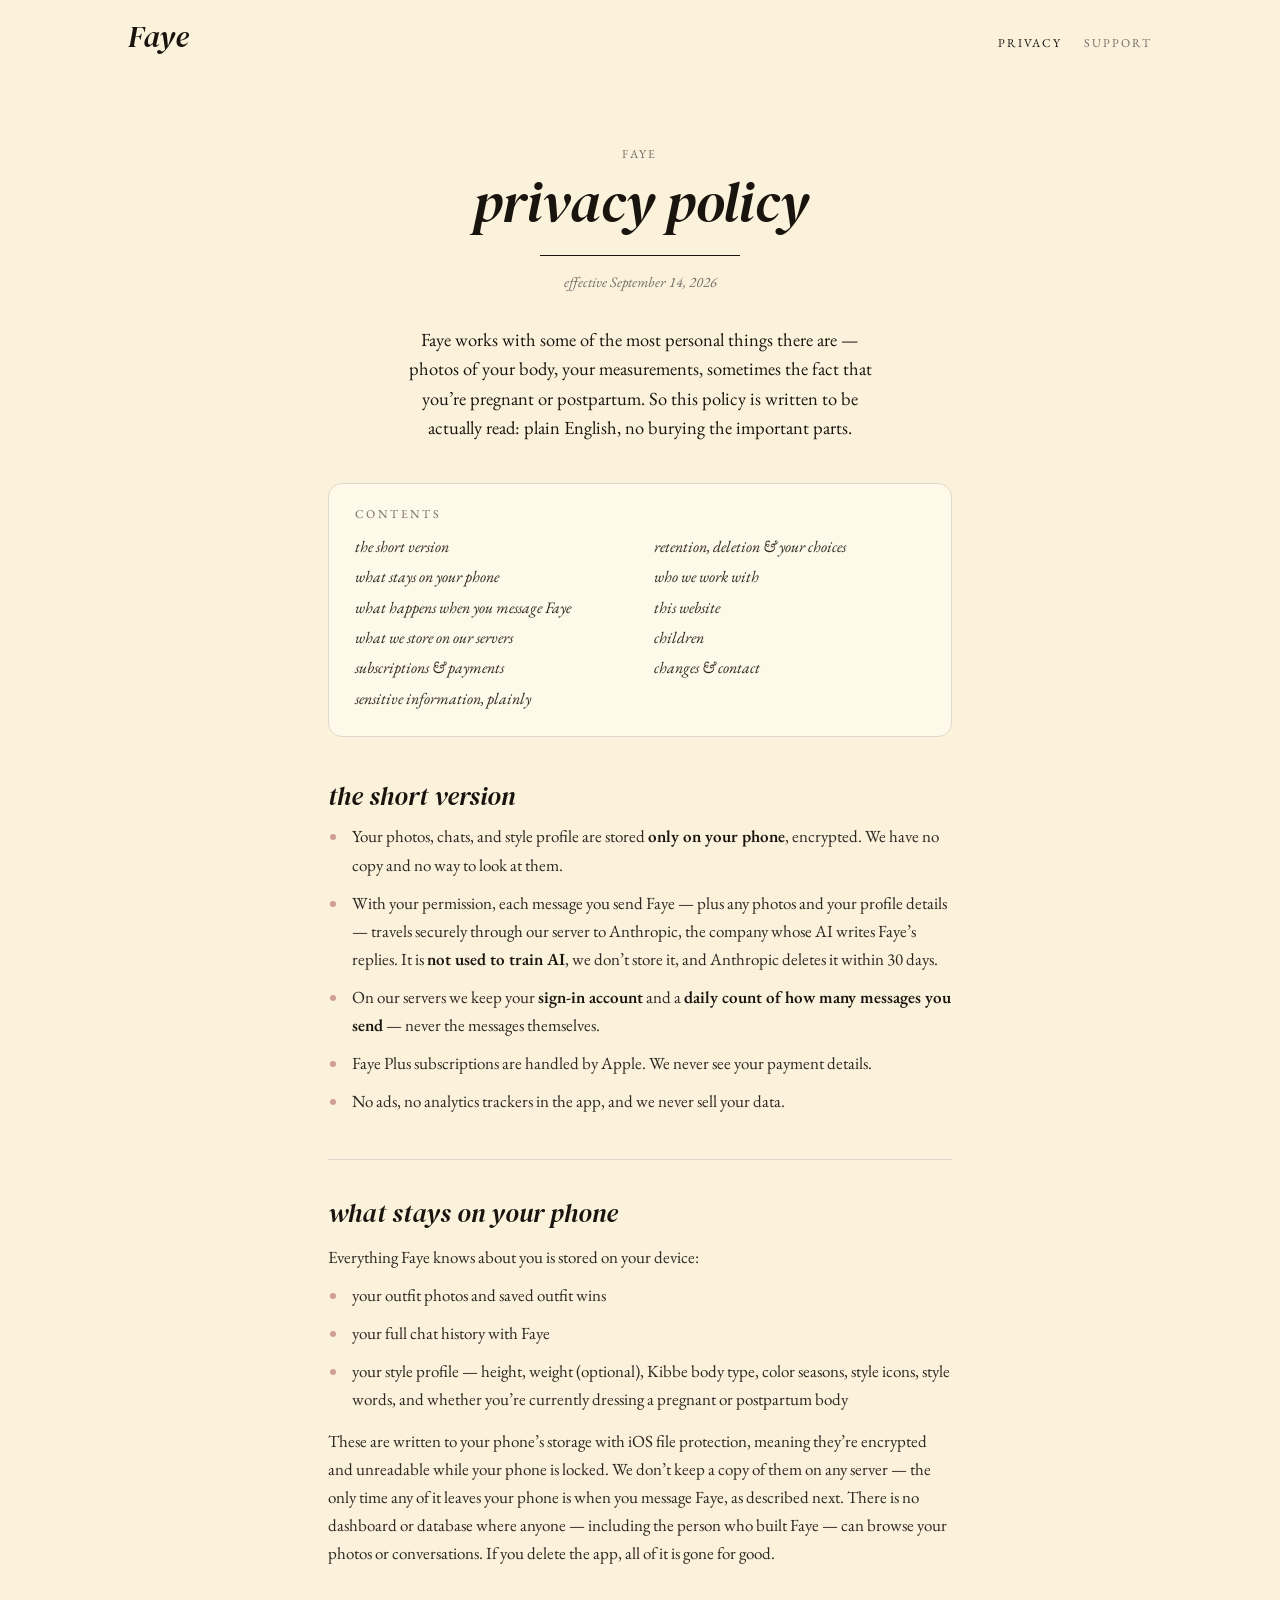
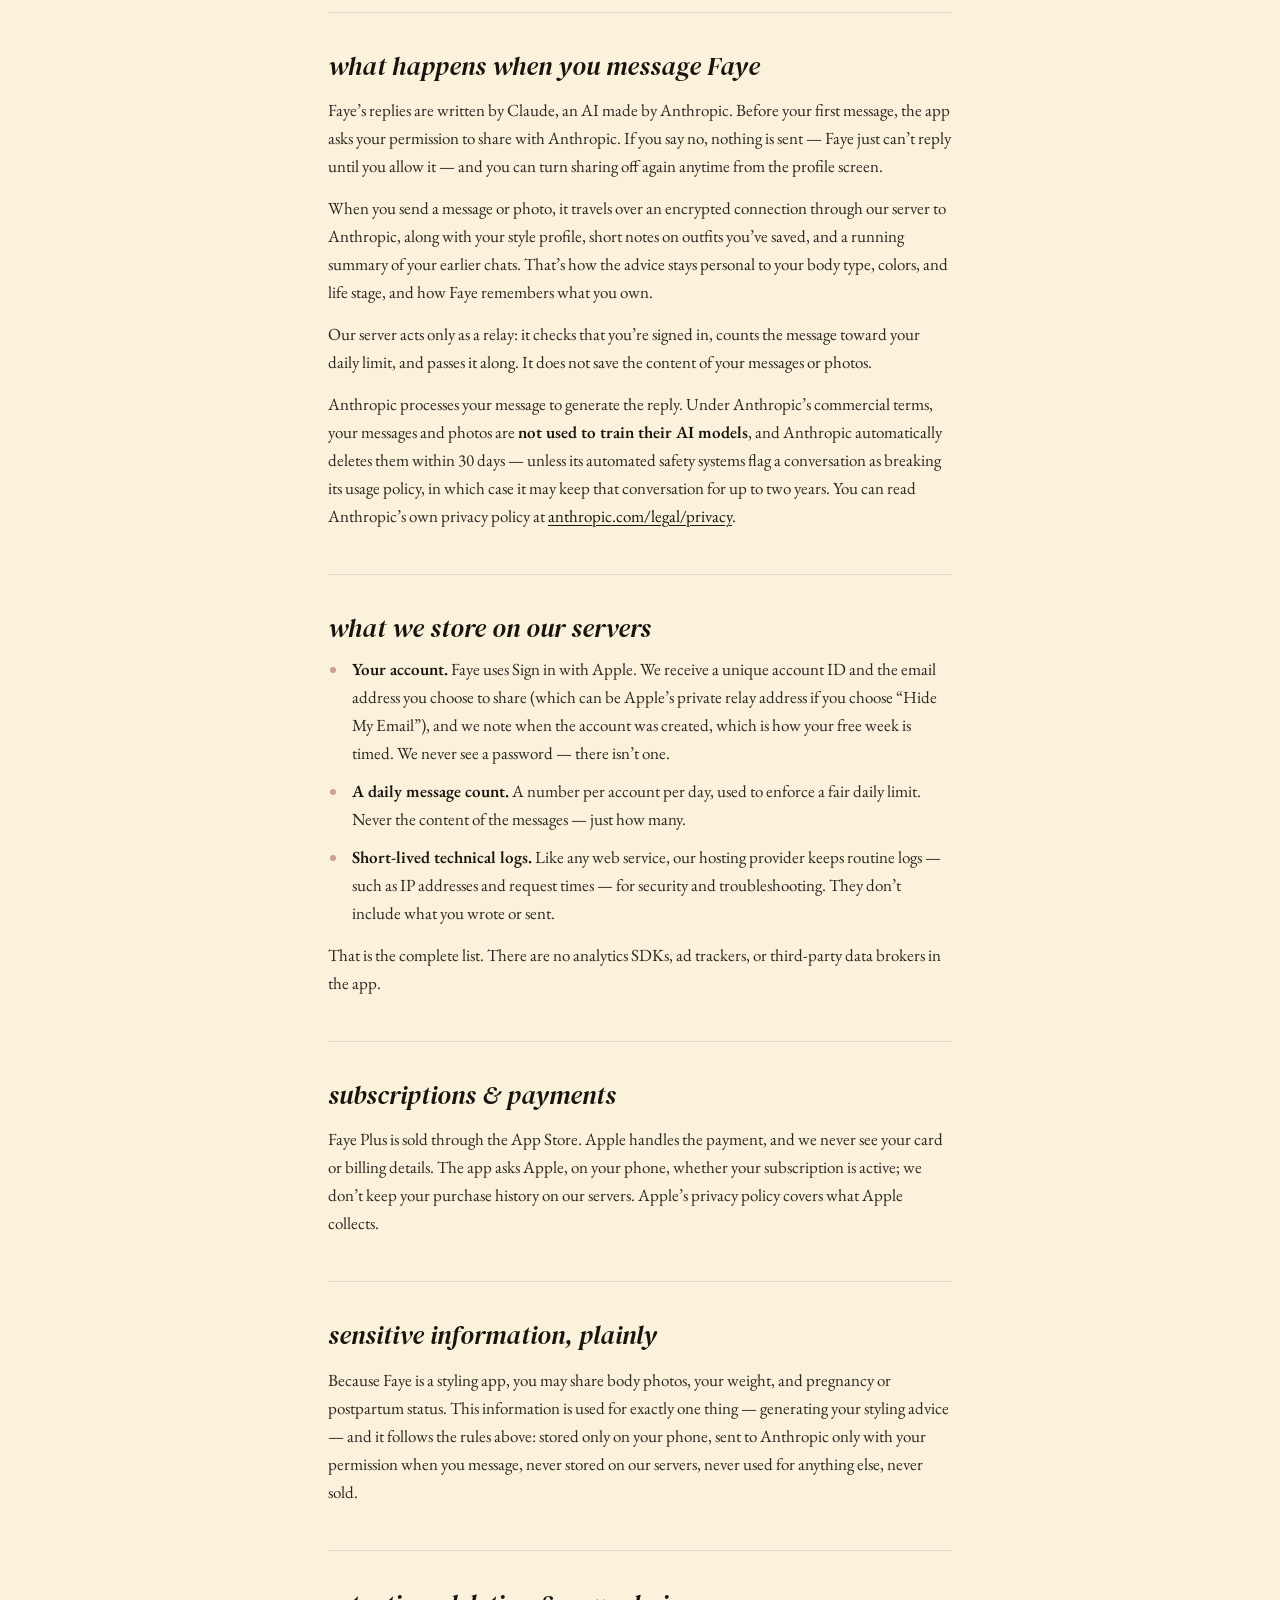
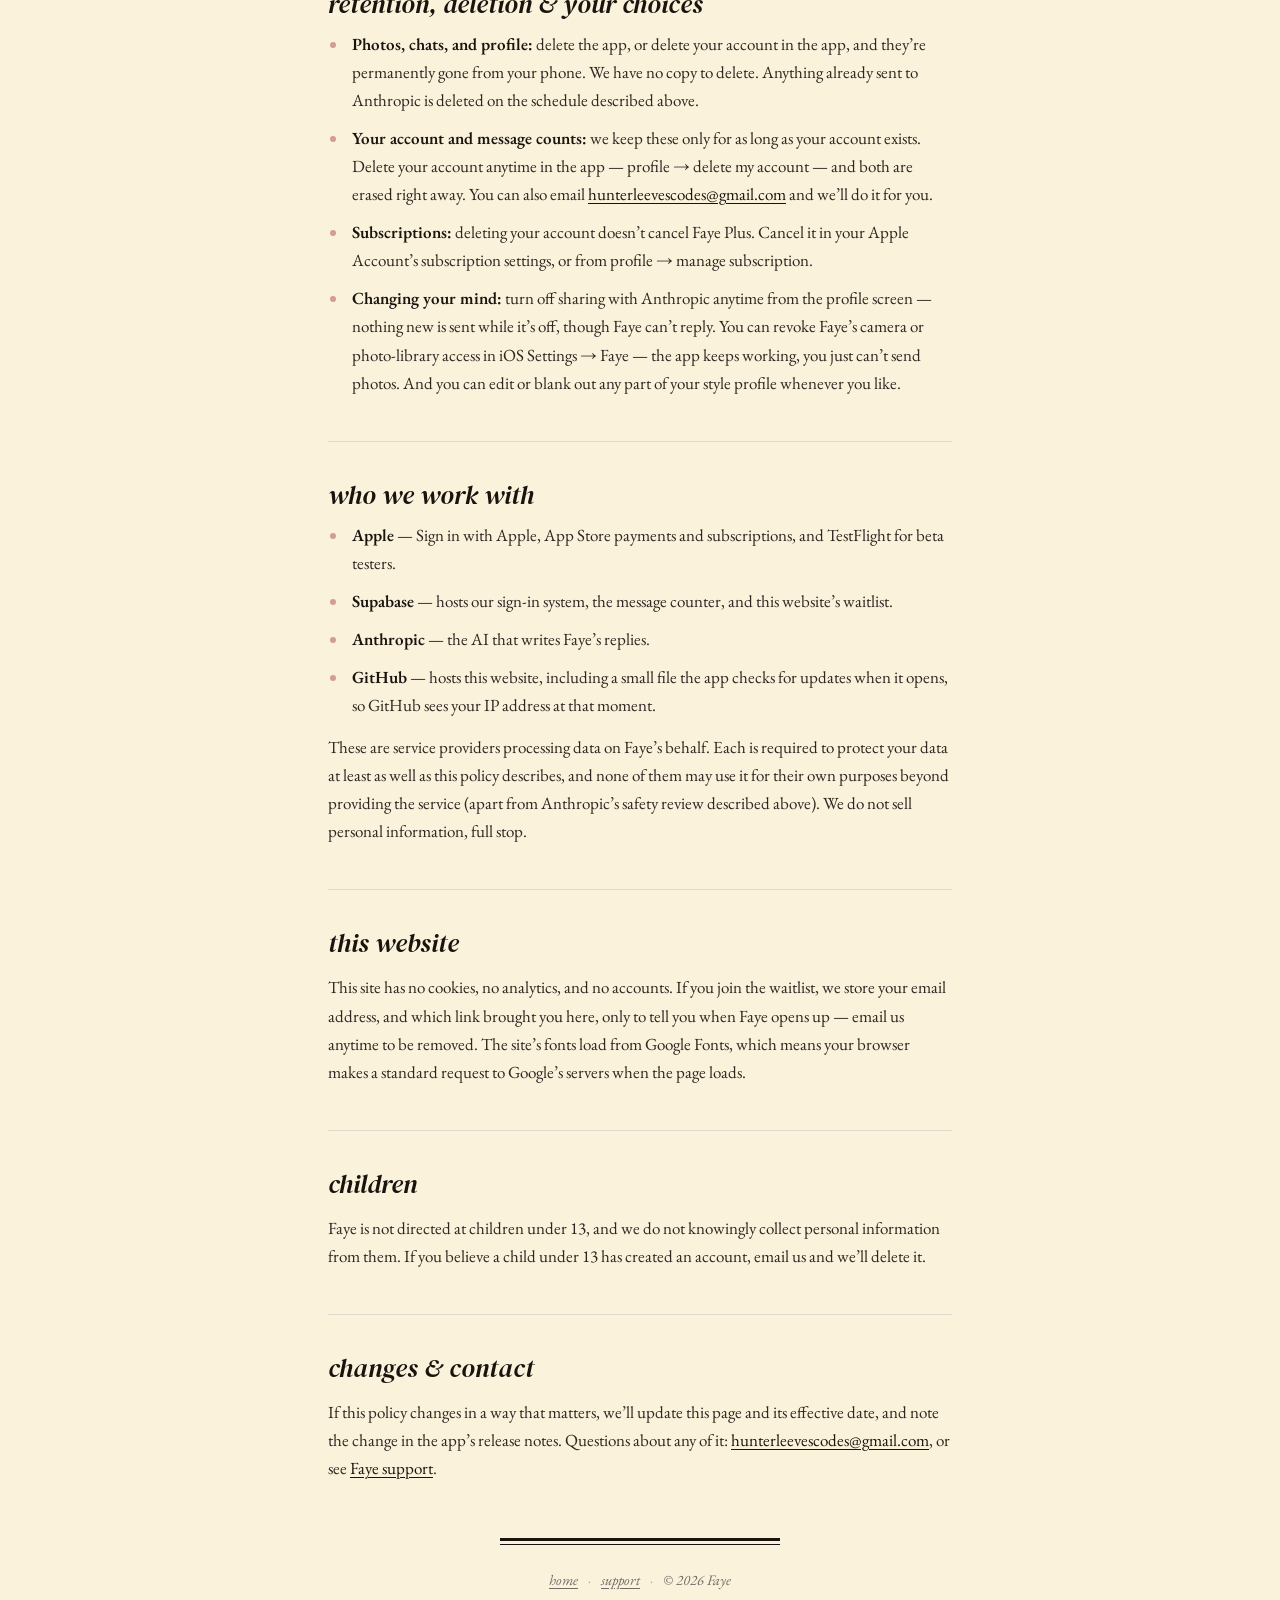
==== commit d8f47586: "Website polish pass: editorial layout, shared stylesheet, current pricing - Landing page: two-column" ====
--- a/privacy.html
+++ b/privacy.html
@@ -5,158 +5,56 @@
 <meta name="viewport" content="width=device-width, initial-scale=1.0">
 <title>Faye — privacy policy</title>
 <meta name="description" content="How Faye handles your photos, chats, and profile — plainly, and in full.">
+<link rel="canonical" href="https://heyfaye.app/privacy.html">
+<meta name="theme-color" content="#FAF2DB">
 
 <link rel="icon" type="image/png" href="icon.png">
 <link rel="apple-touch-icon" href="icon.png">
 
 <link rel="preconnect" href="https://fonts.googleapis.com">
 <link rel="preconnect" href="https://fonts.gstatic.com" crossorigin>
-<link href="https://fonts.googleapis.com/css2?family=DM+Serif+Display:ital@0;1&family=EB+Garamond:ital@0;1&display=swap" rel="stylesheet">
-
-<style>
-  :root {
-    --cream:    #FAF2DB;
-    --sheet:    #FEF9E8;
-    --ink:      #1A140F;
-    --rose:     #D19E94;
-    --text:     #2E2621;
-    --muted:    #736B66;
-    --hairline: #E0D9CF;
-  }
-
-  * { margin: 0; padding: 0; box-sizing: border-box; }
-
-  body {
-    background: var(--cream);
-    color: var(--text);
-    font-family: "EB Garamond", Georgia, serif;
-    -webkit-font-smoothing: antialiased;
-    min-height: 100svh;
-    display: flex;
-    flex-direction: column;
-    align-items: center;
-  }
-
-  main {
-    width: 100%;
-    max-width: 620px;
-    padding: 0 28px;
-  }
-
-  .masthead {
-    padding: 8svh 0 0;
-    text-align: center;
-  }
-
-  .masthead a.home {
-    font-family: "DM Serif Display", Georgia, serif;
-    font-style: italic;
-    font-size: 40px;
-    color: var(--ink);
-    text-decoration: none;
-  }
-
-  .masthead .rule {
-    width: min(280px, 60vw);
-    height: 0.75px;
-    background: var(--ink);
-    margin: 18px auto 0;
-  }
-
-  h1 {
-    font-family: "DM Serif Display", Georgia, serif;
-    font-style: italic;
-    font-weight: 400;
-    font-size: clamp(30px, 7vw, 38px);
-    color: var(--ink);
-    text-align: center;
-    margin-top: 34px;
-  }
-
-  .effective {
-    text-align: center;
-    font-style: italic;
-    font-size: 14.5px;
-    color: var(--muted);
-    margin-top: 8px;
-  }
-
-  .intro {
-    margin: 34px auto 0;
-    max-width: 52ch;
-    font-size: 17.5px;
-    line-height: 1.6;
-    text-align: center;
-  }
-
-  section.policy {
-    margin-top: 44px;
-  }
-
-  section.policy + section.policy {
-    border-top: 0.5px solid var(--hairline);
-    padding-top: 36px;
-  }
-
-  h2 {
-    font-family: "DM Serif Display", Georgia, serif;
-    font-style: italic;
-    font-weight: 400;
-    font-size: 24px;
-    color: var(--ink);
-  }
-
-  section.policy p, section.policy li {
-    margin-top: 14px;
-    font-size: 16.5px;
-    line-height: 1.6;
-  }
-
-  section.policy ul {
-    margin-top: 4px;
-    padding-left: 22px;
-  }
-
-  section.policy li { margin-top: 10px; }
-
-  section.policy strong {
-    font-weight: 600;
-    color: var(--ink);
-  }
-
-  a { color: var(--ink); }
-
-  .double-rule {
-    width: min(280px, 60vw);
-    margin: 8svh auto 0;
-  }
-  .double-rule .thick { height: 2.5px; background: var(--ink); }
-  .double-rule .thin  { height: 0.5px; background: var(--ink); margin-top: 3px; }
-
-  footer {
-    padding: 26px 28px 40px;
-    text-align: center;
-    font-style: italic;
-    font-size: 14px;
-    color: var(--muted);
-    line-height: 1.9;
-  }
-  footer a { color: var(--muted); }
-</style>
+<link href="https://fonts.googleapis.com/css2?family=DM+Serif+Display:ital@0;1&family=EB+Garamond:ital,wght@0,400;0,600;1,400&display=swap" rel="stylesheet">
+<link rel="stylesheet" href="site.css">
 </head>
 <body>
 
-<main>
-  <header class="masthead">
-    <a class="home" href="index.html">Faye</a>
+<header class="topbar">
+  <a class="mark" href="index.html" aria-label="Faye home">Faye</a>
+  <nav aria-label="Site">
+    <a href="privacy.html" aria-current="page">privacy</a>
+    <a href="support.html">support</a>
+  </nav>
+</header>
+
+<main class="doc">
+  <header class="doc-head">
+    <span class="eyebrow">Faye</span>
+    <h1>privacy policy</h1>
     <div class="rule"></div>
-    <h1>privacy policy</h1>
     <p class="effective">effective September 14, 2026</p>
   </header>
 
   <p class="intro">Faye works with some of the most personal things there are — photos of your body, your measurements, sometimes the fact that you&rsquo;re pregnant or postpartum. So this policy is written to be actually read: plain English, no burying the important parts.</p>
 
-  <section class="policy">
+  <nav class="toc" aria-label="Contents">
+    <span class="eyebrow">contents</span>
+    <ol>
+      <li><a href="#the-short-version">the short version</a></li>
+      <li><a href="#what-stays-on-your-phone">what stays on your phone</a></li>
+      <li><a href="#what-happens-when-you-message-faye">what happens when you message Faye</a></li>
+      <li><a href="#what-we-store-on-our-servers">what we store on our servers</a></li>
+      <li><a href="#subscriptions-payments">subscriptions &amp; payments</a></li>
+      <li><a href="#sensitive-information-plainly">sensitive information, plainly</a></li>
+      <li><a href="#retention-deletion-your-choices">retention, deletion &amp; your choices</a></li>
+      <li><a href="#who-we-work-with">who we work with</a></li>
+      <li><a href="#this-website">this website</a></li>
+      <li><a href="#children">children</a></li>
+      <li><a href="#changes-contact">changes &amp; contact</a></li>
+    </ol>
+  </nav>
+
+
+  <section id="the-short-version">
     <h2>the short version</h2>
     <ul>
       <li>Your photos, chats, and style profile are stored <strong>only on your phone</strong>, encrypted. We have no copy and no way to look at them.</li>
@@ -167,7 +65,7 @@
     </ul>
   </section>
 
-  <section class="policy">
+  <section id="what-stays-on-your-phone">
     <h2>what stays on your phone</h2>
     <p>Everything Faye knows about you is stored on your device:</p>
     <ul>
@@ -178,7 +76,7 @@
     <p>These are written to your phone&rsquo;s storage with iOS file protection, meaning they&rsquo;re encrypted and unreadable while your phone is locked. We don&rsquo;t keep a copy of them on any server — the only time any of it leaves your phone is when you message Faye, as described next. There is no dashboard or database where anyone — including the person who built Faye — can browse your photos or conversations. If you delete the app, all of it is gone for good.</p>
   </section>
 
-  <section class="policy">
+  <section id="what-happens-when-you-message-faye">
     <h2>what happens when you message Faye</h2>
     <p>Faye&rsquo;s replies are written by Claude, an AI made by Anthropic. Before your first message, the app asks your permission to share with Anthropic. If you say no, nothing is sent — Faye just can&rsquo;t reply until you allow it — and you can turn sharing off again anytime from the profile screen.</p>
     <p>When you send a message or photo, it travels over an encrypted connection through our server to Anthropic, along with your style profile, short notes on outfits you&rsquo;ve saved, and a running summary of your earlier chats. That&rsquo;s how the advice stays personal to your body type, colors, and life stage, and how Faye remembers what you own.</p>
@@ -186,7 +84,7 @@
     <p>Anthropic processes your message to generate the reply. Under Anthropic&rsquo;s commercial terms, your messages and photos are <strong>not used to train their AI models</strong>, and Anthropic automatically deletes them within 30 days — unless its automated safety systems flag a conversation as breaking its usage policy, in which case it may keep that conversation for up to two years. You can read Anthropic&rsquo;s own privacy policy at <a href="https://www.anthropic.com/legal/privacy">anthropic.com/legal/privacy</a>.</p>
   </section>
 
-  <section class="policy">
+  <section id="what-we-store-on-our-servers">
     <h2>what we store on our servers</h2>
     <ul>
       <li><strong>Your account.</strong> Faye uses Sign in with Apple. We receive a unique account ID and the email address you choose to share (which can be Apple&rsquo;s private relay address if you choose &ldquo;Hide My Email&rdquo;), and we note when the account was created, which is how your free week is timed. We never see a password — there isn&rsquo;t one.</li>
@@ -196,17 +94,17 @@
     <p>That is the complete list. There are no analytics SDKs, ad trackers, or third-party data brokers in the app.</p>
   </section>
 
-  <section class="policy">
+  <section id="subscriptions-payments">
     <h2>subscriptions &amp; payments</h2>
     <p>Faye Plus is sold through the App Store. Apple handles the payment, and we never see your card or billing details. The app asks Apple, on your phone, whether your subscription is active; we don&rsquo;t keep your purchase history on our servers. Apple&rsquo;s privacy policy covers what Apple collects.</p>
   </section>
 
-  <section class="policy">
+  <section id="sensitive-information-plainly">
     <h2>sensitive information, plainly</h2>
     <p>Because Faye is a styling app, you may share body photos, your weight, and pregnancy or postpartum status. This information is used for exactly one thing — generating your styling advice — and it follows the rules above: stored only on your phone, sent to Anthropic only with your permission when you message, never stored on our servers, never used for anything else, never sold.</p>
   </section>
 
-  <section class="policy">
+  <section id="retention-deletion-your-choices">
     <h2>retention, deletion &amp; your choices</h2>
     <ul>
       <li><strong>Photos, chats, and profile:</strong> delete the app, or delete your account in the app, and they&rsquo;re permanently gone from your phone. We have no copy to delete. Anything already sent to Anthropic is deleted on the schedule described above.</li>
@@ -216,7 +114,7 @@
     </ul>
   </section>
 
-  <section class="policy">
+  <section id="who-we-work-with">
     <h2>who we work with</h2>
     <ul>
       <li><strong>Apple</strong> — Sign in with Apple, App Store payments and subscriptions, and TestFlight for beta testers.</li>
@@ -227,30 +125,25 @@
     <p>These are service providers processing data on Faye&rsquo;s behalf. Each is required to protect your data at least as well as this policy describes, and none of them may use it for their own purposes beyond providing the service (apart from Anthropic&rsquo;s safety review described above). We do not sell personal information, full stop.</p>
   </section>
 
-  <section class="policy">
+  <section id="this-website">
     <h2>this website</h2>
     <p>This site has no cookies, no analytics, and no accounts. If you join the waitlist, we store your email address, and which link brought you here, only to tell you when Faye opens up — email us anytime to be removed. The site&rsquo;s fonts load from Google Fonts, which means your browser makes a standard request to Google&rsquo;s servers when the page loads.</p>
   </section>
 
-  <section class="policy">
+  <section id="children">
     <h2>children</h2>
     <p>Faye is not directed at children under 13, and we do not knowingly collect personal information from them. If you believe a child under 13 has created an account, email us and we&rsquo;ll delete it.</p>
   </section>
 
-  <section class="policy">
+  <section id="changes-contact">
     <h2>changes &amp; contact</h2>
     <p>If this policy changes in a way that matters, we&rsquo;ll update this page and its effective date, and note the change in the app&rsquo;s release notes. Questions about any of it: <a href="mailto:hunterleevescodes@gmail.com?subject=Faye%20privacy%20question">hunterleevescodes@gmail.com</a>, or see <a href="support.html">Faye support</a>.</p>
   </section>
-
-  <div class="double-rule">
-    <div class="thick"></div>
-    <div class="thin"></div>
-  </div>
 </main>
 
-<footer>
-  <a href="index.html">&larr; back to Faye</a>&ensp;·&ensp;<a href="support.html">support</a><br>
-  &copy; 2026 Faye
+<footer class="site-footer">
+  <div class="double-rule"><div class="thick"></div><div class="thin"></div></div>
+  <nav aria-label="Footer"><a href="index.html">home</a><span class="sep">·</span><a href="support.html">support</a><span class="sep">·</span>&copy; 2026 Faye</nav>
 </footer>
 
 </body>
--- a/site.css
+++ b/site.css
@@ -0,0 +1,251 @@
+/* Shared styles for heyfaye.app. Colors mirror the app's Theme.swift. */
+
+:root {
+  --cream:    #FAF2DB;  /* Theme.background */
+  --card:     #F2E8CF;  /* Theme.cardBackground */
+  --sheet:    #FEF9E8;  /* Theme.chatSurface */
+  --ink:      #1A140F;  /* Theme.accent */
+  --bubble:   #2B2E33;  /* Theme.userBubble */
+  --bubble-text: #FAF5E8; /* Theme.userBubbleText */
+  --rose:     #D19E94;  /* Theme.accentWarm */
+  --text:     #2E2621;  /* Theme.textPrimary */
+  --muted:    #736B66;  /* Theme.textSecondary */
+  --hairline: #E0D9CF;  /* Theme.divider */
+
+  --serif-display: "DM Serif Display", Georgia, serif;
+  --serif: "EB Garamond", Georgia, serif;
+  --ease: cubic-bezier(0.19, 1, 0.22, 1);
+}
+
+* { margin: 0; padding: 0; box-sizing: border-box; }
+
+html {
+  scroll-behavior: smooth;
+  color-scheme: light;
+  -webkit-text-size-adjust: 100%;
+}
+
+body {
+  background: var(--cream);
+  color: var(--text);
+  font-family: var(--serif);
+  -webkit-font-smoothing: antialiased;
+  text-rendering: optimizeLegibility;
+  min-height: 100svh;
+  display: flex;
+  flex-direction: column;
+  align-items: center;
+}
+
+::selection { background: var(--ink); color: var(--cream); }
+
+a { color: var(--ink); text-underline-offset: 3px; text-decoration-thickness: 0.5px; }
+
+:focus-visible { outline: 1.5px solid var(--ink); outline-offset: 3px; }
+
+/* ---------- top bar (inner pages) ---------- */
+
+.topbar {
+  width: 100%;
+  max-width: 1080px;
+  padding: 22px 28px;
+  display: flex;
+  align-items: baseline;
+  justify-content: space-between;
+}
+
+.topbar .mark {
+  font-family: var(--serif-display);
+  font-style: italic;
+  font-size: 30px;
+  line-height: 1;
+  color: var(--ink);
+  text-decoration: none;
+}
+
+.topbar nav { display: flex; gap: 22px; }
+
+.topbar nav a {
+  font-size: 12px;
+  letter-spacing: 2px;
+  text-transform: uppercase;
+  color: var(--muted);
+  text-decoration: none;
+  transition: color 0.2s ease;
+}
+.topbar nav a:hover, .topbar nav a[aria-current] { color: var(--ink); }
+
+/* ---------- small caps label ---------- */
+
+.eyebrow {
+  display: block;
+  font-size: 12px;
+  letter-spacing: 2.4px;
+  text-transform: uppercase;
+  color: var(--muted);
+}
+
+/* ---------- editorial double rule ---------- */
+
+.double-rule { width: min(280px, 60vw); margin: 0 auto; }
+.double-rule .thick { height: 2.5px; background: var(--ink); }
+.double-rule .thin  { height: 0.5px; background: var(--ink); margin-top: 3px; }
+
+/* ---------- footer ---------- */
+
+.site-footer {
+  width: 100%;
+  max-width: 1080px;
+  margin-top: auto;
+  padding: 56px 28px 44px;
+  text-align: center;
+}
+
+.site-footer .double-rule { margin-bottom: 26px; }
+
+.site-footer p {
+  font-style: italic;
+  font-size: 14.5px;
+  line-height: 1.9;
+  color: var(--muted);
+}
+
+.site-footer nav {
+  margin-top: 6px;
+  font-style: italic;
+  font-size: 14.5px;
+  color: var(--muted);
+}
+.site-footer nav a { color: var(--muted); transition: color 0.2s ease; }
+.site-footer nav a:hover { color: var(--ink); }
+.site-footer .sep { margin: 0 10px; color: var(--rose); }
+
+/* ---------- legal / help pages ---------- */
+
+.doc {
+  width: 100%;
+  max-width: 680px;
+  padding: 0 28px;
+}
+
+.doc-head {
+  padding: clamp(40px, 8svh, 80px) 0 0;
+  text-align: center;
+}
+
+.doc-head h1 {
+  font-family: var(--serif-display);
+  font-style: italic;
+  font-weight: 400;
+  font-size: clamp(40px, 9vw, 56px);
+  line-height: 1.05;
+  color: var(--ink);
+  margin-top: 12px;
+}
+
+.doc-head .rule {
+  width: min(200px, 50vw);
+  height: 0.75px;
+  background: var(--ink);
+  margin: 22px auto 0;
+}
+
+.doc-head .effective {
+  font-style: italic;
+  font-size: 14.5px;
+  color: var(--muted);
+  margin-top: 16px;
+}
+
+.doc .intro {
+  margin: 34px auto 0;
+  max-width: 54ch;
+  font-size: 18.5px;
+  line-height: 1.6;
+  text-align: center;
+  color: var(--ink);
+}
+
+.doc .toc {
+  margin: 40px 0 0;
+  padding: 22px 26px;
+  background: var(--sheet);
+  border: 0.75px solid var(--hairline);
+  border-radius: 14px;
+}
+
+.doc .toc ol {
+  list-style: none;
+  margin-top: 10px;
+  columns: 2;
+  column-gap: 28px;
+}
+
+.doc .toc li {
+  break-inside: avoid;
+  font-style: italic;
+  font-size: 16px;
+  line-height: 1.9;
+}
+
+.doc .toc a { color: var(--text); text-decoration: none; }
+.doc .toc a:hover { color: var(--ink); text-decoration: underline; }
+
+@media (max-width: 520px) {
+  .doc .toc ol { columns: 1; }
+}
+
+.doc section {
+  margin-top: 44px;
+  scroll-margin-top: 24px;
+}
+
+.doc section + section {
+  border-top: 0.5px solid var(--hairline);
+  padding-top: 38px;
+}
+
+.doc h2 {
+  font-family: var(--serif-display);
+  font-style: italic;
+  font-weight: 400;
+  font-size: 26px;
+  line-height: 1.2;
+  color: var(--ink);
+}
+
+.doc section p, .doc section li {
+  margin-top: 14px;
+  font-size: 17px;
+  line-height: 1.65;
+}
+
+.doc section ul { margin-top: 4px; padding-left: 20px; }
+.doc section li { margin-top: 10px; padding-left: 4px; }
+.doc section li::marker { color: var(--rose); }
+
+.doc strong { font-weight: 600; color: var(--ink); }
+
+.doc .contact {
+  margin-top: 40px;
+  padding: 26px;
+  text-align: center;
+  background: var(--sheet);
+  border: 0.75px solid var(--hairline);
+  border-radius: 14px;
+}
+
+.doc .contact .email {
+  display: inline-block;
+  margin-top: 8px;
+  font-style: italic;
+  font-size: 21px;
+  overflow-wrap: anywhere;
+}
+
+.doc .contact p {
+  margin-top: 6px;
+  font-style: italic;
+  font-size: 15px;
+  color: var(--muted);
+}
